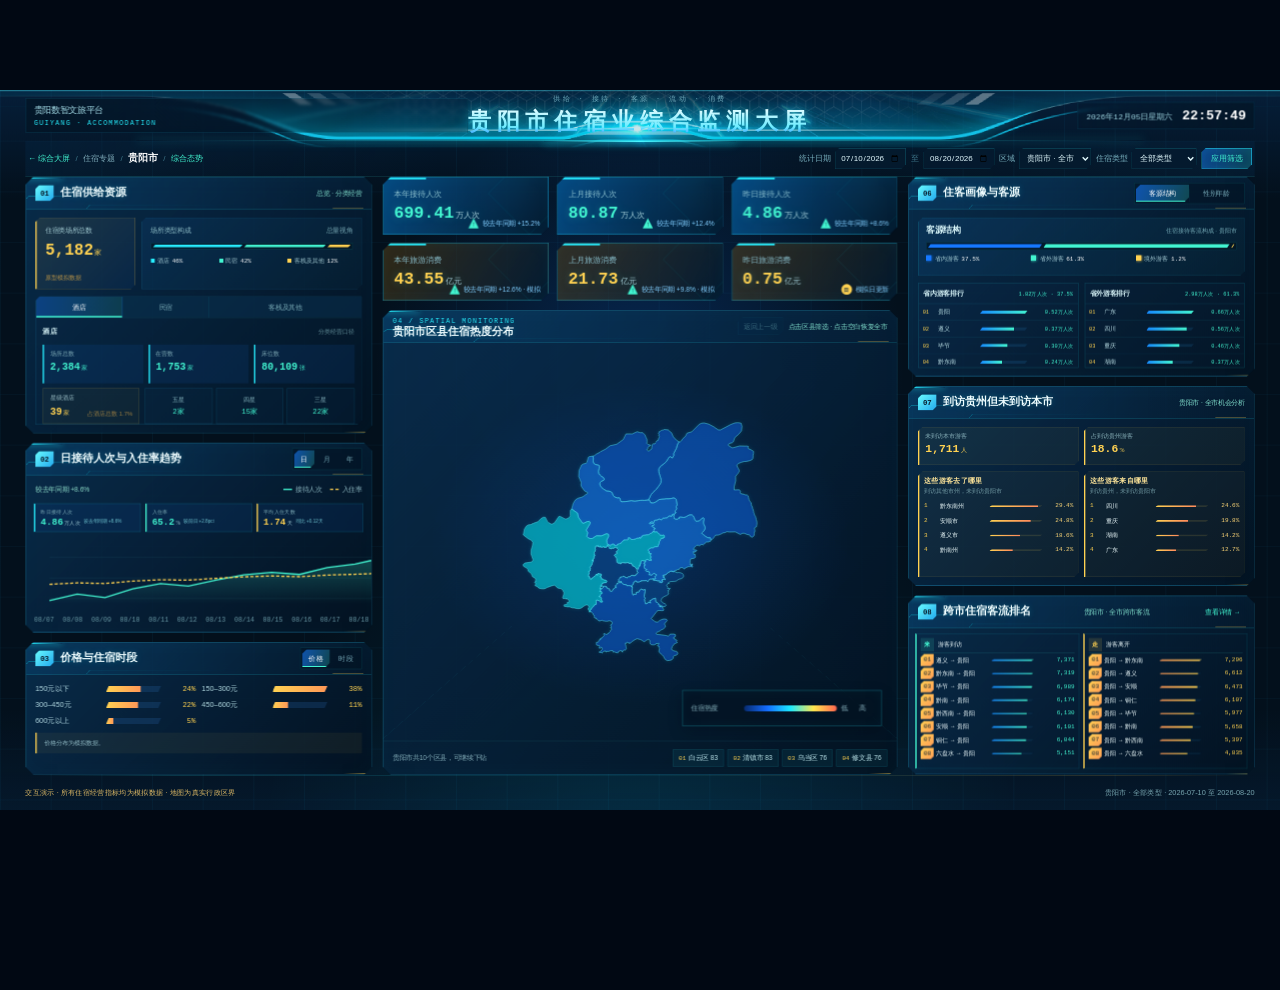
==== accommodation/index.html @ 0e0f396b "publish Guiyang tourism screen prototype" ====
<!doctype html>
<html lang="zh-CN">
<head>
  <meta charset="UTF-8">
  <meta name="viewport" content="width=device-width, initial-scale=1.0">
  <title>贵阳市住宿业综合监测大屏 · 住宿专题</title>
  <link rel="stylesheet" href="styles.css">
  <link rel="stylesheet" href="readability.css">
  <link rel="stylesheet" href="gt-design.css">
</head>
<body>
  <main class="screen" id="screen">
    <header class="topbar">
      <div class="system-mark"><span>贵阳数智文旅平台</span><em>GUIYANG · ACCOMMODATION</em></div>
      <div class="title"><small>供给 · 接待 · 客源 · 流动 · 消费</small><h1>贵阳市住宿业综合监测大屏</h1></div>
      <div class="clock"><span id="date"></span><strong id="time"></strong></div>
    </header>

    <section class="commandbar">
      <nav><a href="../index.html#overview" style="color:#42f5d1;text-decoration:none">← 综合大屏</a><i>/</i><span>住宿专题</span><i>/</i><strong id="currentRegionLabel">全省</strong><i>/</i><b>综合态势</b></nav>
      <form id="filterForm">
        <label><span>统计日期</span><input id="startDate" type="date" value="2026-07-10" max="2026-08-20"></label>
        <i>至</i>
        <label><input id="endDate" type="date" value="2026-08-20" max="2026-08-20"></label>
        <label><span>区域</span><select id="regionFilter"><option value="贵阳市">贵阳市 · 全市</option><option value="南明区">南明区</option><option value="云岩区">云岩区</option><option value="花溪区">花溪区</option><option value="乌当区">乌当区</option><option value="白云区">白云区</option><option value="观山湖区">观山湖区</option><option value="清镇市">清镇市</option><option value="修文县">修文县</option><option value="息烽县">息烽县</option><option value="开阳县">开阳县</option></select></label>
        <label><span>住宿类型</span><select id="typeFilter"><option value="全部类型">全部类型</option><option value="酒店">酒店</option><option value="民宿">民宿</option><option value="客栈及其他">客栈及其他</option></select></label>
        <button type="submit">应用筛选</button>
      </form>
    </section>

    <section class="layout">
      <aside class="left-stack">
        <article class="panel supply-panel">
          <header><span>01</span><h2>住宿供给资源</h2><small>总览 · 分类经营</small></header>
          <div class="panel-body" id="supplyContent"></div>
        </article>

        <article class="panel trend-panel">
          <header><span>02</span><h2 id="trendTitle">日接待人次趋势</h2><div class="tabs" data-tab-group="period"><button class="active" data-tab="day">日</button><button data-tab="month">月</button><button data-tab="year">年</button></div></header>
          <div class="trend-head"><span id="trendCompare"></span><div class="trend-legend"><span class="reception">接待人次</span><span class="occupancy">入住率</span></div></div>
          <div class="trend-metrics" id="trendMetrics"></div>
          <div class="trend-scroll" id="trendScroll"><div class="trend-canvas" id="trendCanvas"><svg id="trendChart" viewBox="0 0 520 122" role="img" aria-label="接待人次与入住率趋势"></svg><div class="trend-axis" id="trendAxis"></div></div></div>
        </article>

        <article class="panel structure-panel">
          <header><span>03</span><h2>价格与住宿时段</h2><div class="tabs" data-tab-group="operation"><button class="active" data-tab="price">价格</button><button data-tab="preference">时段</button></div></header>
          <div class="panel-body" id="operationContent"></div>
        </article>
      </aside>

      <section class="center-stack">
        <section class="kpis center-kpis" id="kpis"></section>
        <article class="map-panel">
          <header><div><span>04 / SPATIAL MONITORING</span><h2 id="mapTitle">全省住宿热度空间分布</h2></div><div class="map-controls"><button type="button" id="mapBack" disabled>返回上一级</button><small id="mapHint">点击市州下钻 · 点击空白返回</small></div></header>
          <div class="map-stage">
            <svg id="map" viewBox="0 0 820 430" role="img" aria-label="贵州住宿热度地图"><g id="geoRegions"></g><g id="mapLabels"></g></svg>
            <div class="heat-legend"><span>住宿热度</span><i></i><em>低</em><em>高</em></div>
          </div>
          <footer><span id="mapInsight">黔东南、贵阳、安顺住宿热度较高</span><div id="mapRanking"></div></footer>
        </article>
      </section>

      <aside class="right-stack">
        <article class="panel guest-panel">
          <header class="guest-header"><span>06</span><h2>住客画像与客源</h2><div class="guest-tab-groups"><div class="tabs guest-tabs" data-tab-group="guestView"><button class="active" data-tab="source">客源结构</button><button data-tab="demographic">性别年龄</button></div></div></header>
          <div class="panel-body" id="guestContent"></div>
        </article>

        <article class="panel opportunity-panel">
          <header><span>07</span><h2 id="opportunityTitle">各市州平均住宿时长</h2><small id="opportunityScope">全省住宿游客</small></header>
          <div class="panel-body" id="opportunityContent"></div>
        </article>

        <article class="panel route-panel">
          <header><span>08</span><h2 id="routeTitle">热门跨市住宿路径</h2><small id="routeScope">全省跨市住宿客流 TOP 9</small><button type="button" id="routeDetail">查看详情 →</button></header>
          <div id="routes"></div>
        </article>
      </aside>
    </section>

    <footer class="screen-footer"><span>交互演示 · 所有住宿经营指标均为模拟数据 · 地图为真实行政区界</span><span id="scopeSummary">全省 · 全部类型 · 2026-07-10 至 2026-08-20</span></footer>
  </main>

  <dialog id="routeDialog">
    <section class="detail-dialog"><button id="closeRouteDialog" class="close" type="button">×</button><span class="eyebrow">VISITOR ROUTE DETAIL</span><h2 id="routeDialogTitle">游客住宿路径详情</h2><p id="routeDialogScope"></p><div id="routeDialogBody"></div></section>
  </dialog>

  <script src="geography.js"></script>
</body>
</html>
---- accommodation/styles.css ----
:root{--bg:#04101d;--panel:rgba(7,33,57,.84);--line:rgba(50,204,255,.27);--line2:rgba(71,235,220,.15);--ink:#effdff;--muted:#82b3c1;--cyan:#28efff;--aqua:#42f5d1;--blue:#1678ff;--gold:#ffd252;--orange:#ff8a5c;--red:#ff6670}
.county-region{stroke-linejoin:round;vector-effect:non-scaling-stroke}
*{box-sizing:border-box}html,body{width:100%;height:100%;margin:0;overflow:hidden;background:#010813;color:var(--ink);font-family:"Microsoft YaHei UI","Noto Sans SC",sans-serif}button,input,select{font:inherit;color:inherit}button{cursor:pointer}.screen{position:absolute;left:50%;top:50%;width:1920px;height:1080px;transform:translate(-50%,-50%) scale(var(--screen-scale,1));transform-origin:center;padding:0 38px;overflow:hidden;background:radial-gradient(circle at 51% 40%,rgba(18,105,255,.20),transparent 36%),linear-gradient(90deg,rgba(32,198,255,.045) 1px,transparent 1px),linear-gradient(rgba(32,198,255,.035) 1px,transparent 1px),#04101d;background-size:auto,76px 76px,76px 76px}.screen:before{content:"";position:absolute;inset:0;pointer-events:none;border-top:2px solid rgba(77,231,255,.42);background:linear-gradient(180deg,rgba(17,93,185,.18),transparent 15%,transparent 86%,rgba(12,71,130,.15))}
.topbar{position:relative;z-index:2;height:72px;display:grid;grid-template-columns:1fr auto 1fr;align-items:center;border-bottom:1px solid var(--line)}.system-mark{display:grid;gap:4px;color:#a5dce7;font-size:11px}.system-mark em{font:9px "Consolas",monospace;font-style:normal;letter-spacing:2px;color:var(--cyan)}.title{text-align:center}.title small{display:block;margin-bottom:3px;color:#6da8b9;font:9px "Consolas",monospace;letter-spacing:4px}.title h1{margin:0;font:800 31px "Noto Serif SC",serif;letter-spacing:7px;background:linear-gradient(#fff,#72ecff 68%,#3988ff);-webkit-background-clip:text;color:transparent;text-shadow:0 0 25px rgba(40,239,255,.24)}.clock{justify-self:end;display:flex;gap:14px;align-items:baseline;color:#9fd5e0;font:11px "Consolas",monospace}.clock strong{font-size:17px;color:#fff}
.commandbar{position:relative;z-index:3;height:54px;display:flex;align-items:center;justify-content:space-between;border-bottom:1px solid var(--line2)}.commandbar nav{display:flex;gap:8px;align-items:center;color:#7fabb9;font-size:11px}.commandbar nav strong{color:#fff;font-size:14px}.commandbar nav b{color:var(--aqua);font-weight:500}.commandbar nav i,.commandbar form>i{font-style:normal;color:#3f778a}.commandbar form{display:flex;align-items:center;gap:7px;font-size:10px}.commandbar label{display:flex;align-items:center;gap:5px}.commandbar label span{color:#78afbd}.commandbar input,.commandbar select{height:28px;padding:0 8px;border:1px solid rgba(40,239,255,.23);background:rgba(5,27,47,.9);color:#e3fbff}.commandbar button{height:28px;padding:0 13px;border:1px solid var(--cyan);background:linear-gradient(90deg,rgba(22,120,255,.25),rgba(40,239,255,.12));color:var(--aqua)}
.kpis{position:relative;z-index:2;height:106px;display:grid;grid-template-columns:repeat(8,1fr);gap:9px;padding:11px 0}.kpi{position:relative;min-width:0;padding:12px 13px;background:linear-gradient(135deg,rgba(15,70,119,.7),rgba(5,25,44,.86));border:1px solid var(--line);box-shadow:inset 0 0 20px rgba(40,239,255,.04)}.kpi:before{content:"";position:absolute;left:0;top:0;width:42px;border-top:2px solid var(--cyan)}.kpi span{display:block;color:#8bc0cd;font-size:10px;white-space:nowrap;overflow:hidden;text-overflow:ellipsis}.kpi strong{display:block;margin-top:6px;color:var(--aqua);font:600 23px "Consolas",monospace}.kpi strong em{margin-left:3px;color:#a8d2db;font:10px "Microsoft YaHei UI"}.kpi small{position:absolute;right:10px;bottom:8px;color:#82cfff;font-size:8px}.kpi.source small{color:var(--gold)}
.layout{position:relative;z-index:2;height:795px;display:grid;grid-template-columns:500px 1fr 535px;gap:14px}.left-stack,.center-stack,.right-stack{display:grid;gap:12px;min-width:0}.left-stack{grid-template-rows:320px 235px 1fr}.center-stack{grid-template-rows:555px 1fr}.right-stack{grid-template-rows:318px 222px 1fr}.panel,.map-panel{min-width:0;overflow:hidden;border:1px solid var(--line);background:linear-gradient(135deg,rgba(8,41,70,.78),rgba(4,20,37,.9));box-shadow:0 0 25px rgba(8,132,255,.09),inset 0 0 24px rgba(40,239,255,.035)}.panel>header,.map-panel>header{height:42px;display:flex;align-items:center;gap:9px;padding:0 12px;border-bottom:1px solid var(--line2)}.panel>header>span{color:var(--cyan);font:10px "Consolas",monospace}.panel h2,.map-panel h2{margin:0;font:700 14px "Noto Serif SC",serif;letter-spacing:1px}.panel header small,.map-panel header small{margin-left:auto;color:#7fdcca;font-size:9px}.panel header>button{margin-left:auto;border:0;background:transparent;color:var(--aqua);font-size:9px}.panel-body{height:calc(100% - 42px);min-height:0;padding:10px 12px}.tabs{margin-left:auto;display:flex;gap:3px}.tabs button{height:23px;padding:0 8px;border:1px solid rgba(40,239,255,.14);background:rgba(9,48,80,.45);color:#75a8b6;font-size:9px}.tabs button.active{border-color:rgba(66,245,209,.58);background:rgba(66,245,209,.12);color:#fff}
.supply-overview{display:grid;grid-template-columns:1fr 1fr;gap:8px}.supply-big{height:78px;padding:12px 14px;background:linear-gradient(120deg,rgba(22,120,255,.58),rgba(40,239,255,.10));border-left:2px solid var(--cyan)}.supply-big span{display:block;color:#a0d4df;font-size:10px}.supply-big strong{display:block;margin-top:6px;color:var(--aqua);font:700 24px "Consolas",monospace}.supply-big em{margin-left:3px;font:10px "Microsoft YaHei UI"}.supply-bars{grid-column:1/3;display:grid;gap:8px;margin-top:2px}.metric-bar{display:grid;grid-template-columns:75px 1fr 62px;gap:8px;align-items:center;font-size:10px;color:#c6e8ee}.metric-bar i{height:7px;position:relative;background:rgba(55,139,230,.17)}.metric-bar i:before{content:"";position:absolute;inset:0 auto 0 0;width:var(--w);background:linear-gradient(90deg,#1689ff,var(--aqua))}.metric-bar b{text-align:right;color:#8defff;font:9px "Consolas",monospace}.type-share{display:grid;gap:11px;padding-top:5px}.type-share .metric-bar{grid-template-columns:90px 1fr 52px}.grade-grid{height:100%;display:grid;grid-template-columns:1fr 1fr;gap:9px}.grade-card{border:1px solid rgba(57,196,255,.22);padding:10px}.grade-card h3{margin:0 0 7px;color:var(--cyan);font-size:11px}.grade-card p{height:31px;margin:0;display:flex;justify-content:space-between;align-items:center;border-top:1px solid rgba(55,183,226,.11);font-size:10px}.grade-card b{color:var(--aqua)}.donut-layout{height:100%;display:grid;grid-template-columns:150px 1fr;gap:8px;align-items:center}.donut{width:132px;height:132px;margin:auto;border-radius:50%;position:relative;background:conic-gradient(var(--segments));filter:drop-shadow(0 0 10px rgba(40,239,255,.18))}.donut:after{content:"";position:absolute;inset:25px;border-radius:50%;background:#061d31;box-shadow:0 0 0 3px rgba(5,21,37,.9)}.donut-center{position:absolute;inset:25px;z-index:1;display:grid;place-content:center;text-align:center}.donut-center strong{color:#fff;font:700 22px "Consolas",monospace}.donut-center span{color:#80b3c0;font-size:8px}.donut-legend{display:grid;grid-template-columns:repeat(2,1fr);gap:8px}.donut-legend div{min-width:0;display:grid;grid-template-columns:7px 1fr;gap:5px}.donut-legend i{width:7px;height:7px;margin-top:3px;background:var(--c);box-shadow:0 0 5px var(--c)}.donut-legend b,.donut-legend small{display:block;white-space:nowrap;overflow:hidden;text-overflow:ellipsis}.donut-legend b{color:#dceff3;font-size:9px}.donut-legend small{margin-top:2px;color:#729ba7;font:8px "Consolas",monospace}
.supply-combined{height:100%;display:grid;grid-template-rows:82px 1fr;gap:8px}.supply-overall{display:grid;grid-template-columns:132px 1fr;gap:7px}.supply-total{position:relative;min-width:0;padding:10px 11px;border:1px solid rgba(255,210,82,.25);border-left:2px solid var(--gold);background:linear-gradient(135deg,rgba(255,210,82,.09),rgba(22,120,255,.06))}.supply-total span,.supply-total small{display:block;white-space:nowrap}.supply-total span{color:#a5cdd5;font-size:8px}.supply-total strong{display:block;margin-top:7px;color:var(--gold);font:700 19px "Consolas",monospace}.supply-total em{margin-left:2px;font:8px "Microsoft YaHei UI"}.supply-total small{position:absolute;left:11px;bottom:7px;color:#bd9548;font-size:6px}.supply-share{min-width:0;padding:8px 10px;border:1px solid rgba(45,187,235,.18);background:linear-gradient(135deg,rgba(20,112,190,.13),rgba(40,239,255,.025))}.supply-share-head{display:flex;justify-content:space-between;color:#8dbbc6;font-size:8px}.supply-share-head b{color:#6f9eaa;font-weight:400}.supply-segments{height:8px;display:flex;gap:2px;margin:8px 0}.supply-segments i{width:var(--w);background:var(--c);box-shadow:0 0 7px var(--c)}.supply-share-legend{display:grid;grid-template-columns:repeat(3,1fr);gap:5px}.supply-share-legend span{min-width:0;color:#9ec5cd;font-size:7px;white-space:nowrap;overflow:hidden;text-overflow:ellipsis}.supply-share-legend span>i{display:inline-block;width:6px;height:6px;margin-right:4px;background:var(--c)}.supply-share-legend b{margin-left:4px;color:#fff;font:7px "Consolas",monospace}.supply-detail{min-height:0;border:1px solid rgba(45,187,235,.18);background:rgba(17,77,120,.045)}.supply-tabs{height:25px;display:grid;grid-template-columns:.8fr .8fr 1.4fr;border-bottom:1px solid var(--line2)}.supply-tabs button{min-width:0;border:0;border-right:1px solid rgba(40,239,255,.10);background:rgba(11,51,82,.45);color:#78aab6;font-size:8px;white-space:nowrap;overflow:hidden;text-overflow:ellipsis}.supply-tabs button:last-child{border-right:0}.supply-tabs button.active{color:#fff;background:linear-gradient(90deg,rgba(22,120,255,.34),rgba(66,245,209,.12));box-shadow:inset 0 -2px var(--aqua)}.supply-detail-body{height:calc(100% - 25px);display:grid;grid-template-rows:20px 43px 1fr;gap:5px;padding:6px 8px}.supply-detail-head{display:flex;align-items:center;justify-content:space-between}.supply-detail-head strong{color:#dffcff;font-size:9px}.supply-detail-head span{color:#638f9a;font-size:7px}.supply-detail-metrics{display:grid;grid-template-columns:repeat(3,1fr);gap:6px}.supply-detail-metrics article{min-width:0;padding:6px 7px;border-left:2px solid var(--cyan);background:rgba(22,120,255,.09)}.supply-detail-metrics span{display:block;color:#7eaab5;font-size:7px}.supply-detail-metrics strong{display:block;margin-top:4px;color:var(--aqua);font:700 12px "Consolas",monospace;white-space:nowrap}.supply-detail-metrics em{margin-left:2px;font:7px "Microsoft YaHei UI"}.supply-grade-detail{min-height:0;display:grid;grid-template-columns:130px 1fr;gap:6px}.supply-grade-total{position:relative;padding:6px 8px;border:1px solid rgba(255,210,82,.17);background:rgba(255,210,82,.035)}.supply-grade-total span{display:block;color:#9cbfc7;font-size:7px}.supply-grade-total strong{display:block;margin-top:4px;color:var(--gold);font:700 12px "Consolas",monospace}.supply-grade-total em{margin-left:2px;font:7px "Microsoft YaHei UI"}.supply-grade-total small{position:absolute;right:7px;bottom:6px;color:#977c43;font-size:6px}.supply-grade-list{display:grid;grid-template-columns:repeat(3,1fr);gap:5px}.supply-grade-list span{min-width:0;display:grid;place-content:center;text-align:center;border:1px solid rgba(45,187,235,.14);background:rgba(40,150,220,.035)}.supply-grade-list i{color:#87b6c0;font-size:7px;font-style:normal}.supply-grade-list b{margin-top:3px;color:var(--aqua);font:8px "Consolas",monospace}.supply-other-note{display:flex;align-items:center;gap:8px;padding:0 9px;border-left:2px solid var(--gold);background:rgba(255,210,82,.04);font-size:7px}.supply-other-note strong{color:#ffe395}.supply-other-note span{padding-left:8px;border-left:1px solid rgba(255,210,82,.16);color:#8fb9c3}
.trend-head{height:40px;display:flex;align-items:center;justify-content:space-between;gap:12px;padding:0 14px}.trend-head>div:first-child{display:flex;align-items:baseline;gap:10px}.trend-head strong{color:var(--aqua);font:700 22px "Consolas",monospace}.trend-head>div:first-child span{color:#8edeca;font-size:8px}.trend-legend{display:flex;gap:12px;color:#8db7c1;font-size:8px}.trend-legend span:before{content:"";display:inline-block;width:13px;height:2px;margin-right:5px;vertical-align:middle;background:var(--aqua)}.trend-legend .occupancy:before{height:0;border-top:2px dashed var(--gold);background:none}.trend-legend b{margin-left:3px;color:var(--gold);font:8px "Consolas",monospace}.trend-scroll{height:145px;overflow-x:auto;overflow-y:hidden;padding:0 10px;scrollbar-width:thin;scrollbar-color:rgba(40,239,255,.45) rgba(40,239,255,.05)}.trend-canvas{height:142px;min-width:100%}#trendChart{width:100%;height:118px}.trend-axis{height:20px;display:flex;justify-content:space-between;color:#6695a2;font:8px "Consolas",monospace}.trend-scroll.is-wide .trend-canvas{width:860px}
.operation-kpis{display:grid;grid-template-columns:repeat(2,1fr);gap:8px}.operation-kpis article{height:62px;padding:10px;border:1px solid rgba(53,185,230,.18);background:rgba(28,117,180,.07)}.operation-kpis span{display:block;color:#8cbcc8;font-size:9px}.operation-kpis strong{display:block;margin-top:5px;color:var(--gold);font:700 19px "Consolas",monospace}.operation-kpis em{margin-left:2px;font:9px "Microsoft YaHei UI"}.price-list,.preference-list{display:grid;gap:7px}.price-row{display:grid;grid-template-columns:82px 1fr 38px;gap:8px;align-items:center;color:#b1d9e1;font-size:9px}.price-row i{height:7px;position:relative;background:rgba(55,139,230,.16)}.price-row i:before{content:"";position:absolute;inset:0 auto 0 0;width:var(--w);background:linear-gradient(90deg,var(--gold),#ff9857)}.price-row strong{text-align:right;color:var(--gold);font:9px "Consolas",monospace}.pref-row{display:grid;grid-template-columns:64px 1fr;gap:8px;align-items:center;color:#b7dce3;font-size:9px}.pref-stack{height:18px;display:flex}.pref-stack i{width:var(--w);background:var(--c)}.pref-legend{display:flex;flex-wrap:wrap;gap:7px;margin-top:7px;color:#75a4b0;font-size:8px}.pref-legend i{display:inline-block;width:7px;height:5px;margin-right:3px;background:var(--c)}
.map-panel>header{justify-content:space-between}.map-panel header span{color:var(--cyan);font:9px "Consolas",monospace;letter-spacing:2px}.map-stage{position:relative;height:470px;overflow:hidden;background:radial-gradient(ellipse at center,rgba(20,108,255,.17),transparent 58%)}#map{width:100%;height:100%}.city-region{fill:var(--city-color);fill-opacity:.58;stroke:#2df8ff;stroke-opacity:.7;stroke-width:1;cursor:pointer;transition:.18s}.city-region:hover,.city-region.is-selected{fill-opacity:.96;stroke:#fff078;stroke-width:2}.city-region.is-muted{fill-opacity:.16;stroke-opacity:.24}.city-label{fill:#e6ffff;font:9px "Microsoft YaHei UI";text-anchor:middle;paint-order:stroke;stroke:#062238;stroke-width:3px;pointer-events:none}.map-summary{position:absolute;left:18px;bottom:20px;width:150px;padding:10px 12px;border-left:2px solid var(--aqua);background:rgba(3,20,35,.78)}.map-summary span{display:block;color:#89bbc7;font-size:9px}.map-summary strong{color:var(--aqua);font:700 22px "Consolas",monospace}.map-summary em{margin-left:3px;color:#a9d3dc;font-size:9px}.heat-legend{position:absolute;right:22px;bottom:22px;width:270px;height:48px;padding:9px 12px;display:grid;grid-template-columns:62px 1fr 18px 18px;gap:7px;align-items:center;border:1px solid var(--line);background:rgba(3,20,35,.72);font-size:8px;color:#8fbac5}.heat-legend i{height:9px;border-radius:8px;background:linear-gradient(90deg,#082c70,#146dff,#1deaff,#ffe74f,#ff664f)}.heat-legend em{font-style:normal}.map-panel footer{height:43px;display:flex;justify-content:space-between;align-items:center;padding:0 12px;border-top:1px solid var(--line2);color:#80abb6;font-size:9px}#mapRanking{display:flex;gap:5px}.rank-chip{padding:4px 7px;background:rgba(40,239,255,.06);border:1px solid rgba(40,239,255,.12);color:#bfe8ee}.rank-chip b{margin-right:4px;color:var(--gold);font:8px "Consolas",monospace}
.route-panel #routes{height:184px;padding:7px 10px}.province-routes{display:grid;grid-template-columns:repeat(3,1fr);grid-template-rows:repeat(3,1fr);gap:6px}.province-route{min-width:0;display:grid;grid-template-columns:20px 1fr auto;gap:5px;align-items:center;padding:5px 7px;border-left:2px solid var(--cyan);background:rgba(40,165,255,.06)}.province-route>b{color:#6ba7b5;font:8px "Consolas",monospace}.province-route span{min-width:0;color:#e7fbff;font-size:9px;white-space:nowrap;overflow:hidden;text-overflow:ellipsis}.province-route i{margin:0 4px;color:var(--cyan);font-style:normal}.province-route small{display:block;margin-top:2px;color:#6f98a3;font-size:7px}.province-route strong{color:var(--aqua);font:9px "Consolas",monospace}.province-route em{margin-left:2px;color:#769da7;font:7px "Microsoft YaHei UI"}.city-routes{display:grid;grid-template-columns:1fr 1fr;gap:8px}.route-direction{min-width:0;padding:5px 8px;border:1px solid rgba(40,239,255,.13);border-left:2px solid var(--aqua)}.route-direction.outgoing{border-left-color:var(--gold)}.route-direction-title{height:25px;display:flex;align-items:center;gap:6px;border-bottom:1px solid var(--line2);font-size:9px}.route-direction-title b{display:grid;place-items:center;width:20px;height:20px;color:var(--aqua);background:rgba(66,245,209,.12)}.outgoing .route-direction-title b{color:var(--gold);background:rgba(255,210,82,.12)}.route-direction-title em{margin-left:auto;color:#709ba6;font-size:8px;font-style:normal}.route-rank{height:18px;display:grid;grid-template-columns:16px 90px 1fr 58px;gap:5px;align-items:center;font-size:8px}.route-rank>b{color:#648f9a;font:8px "Consolas",monospace}.route-rank span{white-space:nowrap;overflow:hidden;text-overflow:ellipsis}.route-rank i{height:3px;position:relative;background:rgba(50,140,200,.14)}.route-rank i:before{content:"";position:absolute;inset:0 auto 0 0;width:var(--w);background:linear-gradient(90deg,#1689ff,var(--aqua))}.outgoing .route-rank i:before{background:linear-gradient(90deg,#ff9755,var(--gold))}.route-rank strong{text-align:right;color:var(--aqua);font:8px "Consolas",monospace}.outgoing .route-rank strong{color:var(--gold)}
.guest-layout{height:100%;display:grid;grid-template-columns:150px 1fr;gap:10px;align-items:center}.profile-donut{width:130px;height:130px;margin:auto;border-radius:50%;position:relative;background:conic-gradient(var(--segments))}.profile-donut:after{content:"";position:absolute;inset:27px;border-radius:50%;background:#062036}.profile-donut-center{position:absolute;inset:27px;z-index:1;display:grid;place-content:center;text-align:center}.profile-donut-center strong{color:#fff;font:700 20px "Consolas",monospace}.profile-donut-center span{color:#8ebcc7;font-size:8px}.profile-legend{display:grid;gap:8px}.profile-row{display:grid;grid-template-columns:8px 1fr auto;gap:6px;align-items:center}.profile-row i{width:8px;height:8px;background:var(--c);box-shadow:0 0 5px var(--c)}.profile-row span{color:#bfdee4;font-size:9px}.profile-row strong{color:#fff;font:9px "Consolas",monospace}.source-ranking{display:grid;gap:7px}.source-ranking .metric-bar{grid-template-columns:54px 1fr 38px}.demographic-layout{height:100%;display:grid;grid-template-columns:155px 1fr;gap:9px;align-items:center}.demographic-chart{width:142px;height:142px;margin:auto;position:relative}.age-ring{position:absolute;inset:0;border-radius:50%;background:conic-gradient(var(--age));filter:drop-shadow(0 0 9px rgba(40,239,255,.18))}.age-ring:after{content:"";position:absolute;inset:21px;border-radius:50%;background:#061d31;box-shadow:0 0 0 3px #061d31}.gender-pie{position:absolute;inset:29px;border-radius:50%;background:conic-gradient(var(--gender));z-index:1}.gender-pie span{position:absolute;top:50%;transform:translateY(-50%);font-size:8px;font-weight:700;color:#062134}.gender-pie span:first-child{right:6px}.gender-pie span:last-child{left:6px}.demographic-legend{display:grid;gap:5px}.demographic-legend div{display:grid;grid-template-columns:7px 1fr auto;gap:5px;align-items:center;font-size:8px}.demographic-legend i{width:7px;height:6px;background:var(--c)}.demographic-legend span{color:#a9d1d9}.demographic-legend b{color:#fff;font:8px "Consolas",monospace}
.consumption-grid{display:grid;grid-template-columns:1fr 1fr;gap:8px}.consumption-card{height:68px;padding:11px;border:1px solid rgba(255,210,82,.24);background:linear-gradient(135deg,rgba(255,210,82,.08),rgba(22,120,255,.05))}.consumption-card span{display:block;color:#9bc5ce;font-size:9px}.consumption-card strong{display:block;margin:6px 0 3px;color:var(--gold);font:700 20px "Consolas",monospace}.consumption-card em{margin-left:2px;font:8px "Microsoft YaHei UI"}.consumption-card small{color:#c99f48;font-size:7px}.consumption-note{grid-column:1/3;margin:1px 0 0;padding:7px 9px;border-left:2px solid var(--gold);background:rgba(255,210,82,.05);color:#91bbc5;font-size:8px}.rank-list{display:grid;gap:6px}.rank-row{height:21px;display:grid;grid-template-columns:20px 60px 1fr 48px;gap:6px;align-items:center;font-size:8px}.rank-row b{color:var(--gold);font:8px "Consolas",monospace}.rank-row i{height:4px;position:relative;background:rgba(45,129,190,.15)}.rank-row i:before{content:"";position:absolute;inset:0 auto 0 0;width:var(--w);background:linear-gradient(90deg,#177cff,var(--aqua))}.rank-row em{text-align:right;color:#9fefff;font:8px "Consolas",monospace;font-style:normal}
.market-resource{height:100%;display:grid;grid-template-columns:145px 1fr;gap:9px;align-items:center}.market-resource-donut{width:125px;height:125px;margin:auto;border-radius:50%;position:relative;background:conic-gradient(var(--segments));filter:drop-shadow(0 0 8px rgba(40,239,255,.16))}.market-resource-donut:after{content:"";position:absolute;inset:24px;border-radius:50%;background:#061d31}.market-resource-donut>div{position:absolute;inset:24px;z-index:1;display:grid;place-content:center;text-align:center}.market-resource-donut strong{color:#fff;font:700 15px "Consolas",monospace}.market-resource-donut span{color:#7fabb5;font-size:7px}.market-resource-list{display:grid;grid-template-columns:1fr 1fr;gap:6px 9px}.market-resource-list div{display:grid;grid-template-columns:7px 1fr auto;gap:5px;align-items:center;font-size:7px}.market-resource-list i{width:7px;height:6px;background:var(--c);box-shadow:0 0 4px var(--c)}.market-resource-list span{color:#a7cbd3;white-space:nowrap}.market-resource-list b{color:#fff;font:7px "Consolas",monospace}
.opportunity-empty{height:100%;display:grid;place-content:center;text-align:center;border:1px dashed rgba(66,245,209,.25);background:rgba(40,239,255,.03)}.opportunity-empty strong{color:var(--gold);font-size:13px}.opportunity-empty p{max-width:320px;margin:6px 0 10px;color:#81aeb8;font-size:9px}.city-picks{display:grid;grid-template-columns:repeat(5,1fr);gap:5px}.city-picks button{height:25px;padding:0;border:1px solid rgba(40,239,255,.18);background:rgba(13,62,96,.35);color:#add4dc;font-size:8px}.gap-grid{height:100%;display:grid;grid-template-columns:1fr 1fr;gap:8px}.gap-section{padding:7px 8px;border:1px solid rgba(255,210,82,.20);border-left:2px solid var(--gold);background:rgba(255,210,82,.035)}.gap-section h3{margin:0;color:#ffe69a;font-size:10px}.gap-section p{margin:2px 0 5px;color:#7199a3;font-size:7px}.gap-row{height:20px;display:grid;grid-template-columns:15px 55px 1fr 34px;gap:5px;align-items:center;font-size:8px}.gap-row b{color:var(--gold);font:8px "Consolas",monospace}.gap-row i{height:3px;position:relative;background:rgba(255,210,82,.12)}.gap-row i:before{content:"";position:absolute;inset:0 auto 0 0;width:var(--w);background:linear-gradient(90deg,var(--gold),var(--orange))}.gap-row strong{text-align:right;color:#ffd878;font:8px "Consolas",monospace}
.screen-footer{position:relative;z-index:2;height:53px;display:flex;justify-content:space-between;align-items:center;border-top:1px solid var(--line2);color:#77a5af;font-size:9px}.screen-footer span:first-child{color:#dfba65}dialog{padding:0;border:0;background:transparent;color:var(--ink)}dialog::backdrop{background:rgba(0,7,14,.82);backdrop-filter:blur(5px)}.detail-dialog{position:relative;width:1120px;max-height:86vh;overflow:auto;padding:27px 31px;background:linear-gradient(135deg,#07243c,#041521);border:1px solid var(--cyan);box-shadow:0 30px 90px rgba(0,0,0,.6)}.close{position:absolute;right:14px;top:8px;border:0;background:transparent;color:#9dddea;font-size:29px}.eyebrow{color:var(--cyan);letter-spacing:3px;font:9px "Consolas",monospace}.detail-dialog h2{margin:8px 0;font:700 23px "Noto Serif SC",serif}.detail-dialog>p{color:#91bdc6;font-size:10px}.route-city-list{display:grid;grid-template-columns:repeat(3,1fr);gap:7px}.route-city-list button{display:grid;grid-template-columns:24px 1fr auto;grid-template-rows:auto auto;gap:4px 7px;text-align:left;padding:10px;border:1px solid var(--line);background:rgba(42,162,237,.07)}.route-city-list b{color:var(--gold);font:9px "Consolas",monospace}.route-city-list small{grid-column:2/4;color:#719aa5;font-size:8px}.route-detail-grid{display:grid;grid-template-columns:1fr 1fr;gap:10px}.route-detail-grid h3{color:#dffcff;font-size:11px}.flow-row{height:44px;display:grid;grid-template-columns:22px 1fr 31px 1fr 70px;grid-template-rows:auto auto;gap:3px 6px;align-items:center;padding:6px 8px;border:1px solid var(--line2);background:rgba(40,239,255,.04)}.flow-row b{color:var(--gold);font:8px "Consolas",monospace}.flow-row .node{padding:4px 6px;text-align:center;border:1px solid var(--line2);white-space:nowrap;overflow:hidden;text-overflow:ellipsis;font-size:9px}.flow-row .focus{color:var(--gold);border-color:rgba(255,210,82,.45)}.flow-row i{height:1px;position:relative;background:linear-gradient(90deg,var(--cyan),var(--gold));color:transparent}.flow-row i:after{content:"";position:absolute;right:0;top:-3px;border-left:6px solid var(--gold);border-top:3px solid transparent;border-bottom:3px solid transparent}.flow-row em{text-align:right;color:var(--aqua);font:8px "Consolas",monospace;font-style:normal}.flow-row small{grid-column:2/6;color:#6f98a3;font-size:7px}.route-back{height:27px;padding:0 11px;border:1px solid var(--line);background:rgba(40,239,255,.06);color:var(--aqua);font-size:9px}
.map-controls{margin-left:auto;display:flex;align-items:center;gap:8px}.map-controls button{height:22px;padding:0 8px;border:1px solid rgba(40,239,255,.2);background:rgba(9,48,80,.5);color:#8edce0;font-size:8px}.map-controls button:disabled{opacity:.35;cursor:default}.map-controls small{margin-left:0!important}.city-outline{fill:rgba(16,88,144,.16);stroke:#39e8f5;stroke-width:2;stroke-opacity:.8}.county-region{fill:var(--city-color);fill-opacity:.5;stroke:#50d9e7;stroke-width:1;stroke-opacity:.75;cursor:pointer;transition:.18s}.county-region:hover,.county-region.is-selected{fill-opacity:.95;stroke:#fff078;stroke-width:2}.county-label{fill:#e6ffff;font:8px "Microsoft YaHei UI";text-anchor:middle;paint-order:stroke;stroke:#062238;stroke-width:3px;pointer-events:none}.guest-header{gap:7px}.guest-tab-groups{margin-left:auto;display:flex;align-items:center;gap:7px}.guest-tab-groups .tabs{margin-left:0;gap:2px}.guest-tab-groups .tabs button{height:22px;padding:0 7px;font-size:8px}.guest-tab-groups .tabs[data-tab-group="guestSource"]{padding-left:6px;border-left:1px solid rgba(40,239,255,.16)}.source-ranking{height:100%;display:grid;grid-template-rows:23px 1fr;gap:6px}.source-ranking-title{display:flex;align-items:center;justify-content:space-between}.source-ranking-title strong{color:#dffcff;font-size:9px}.source-ranking-title span{color:#638f9a;font-size:7px}.source-rank-button{min-width:0;height:24px;display:grid;grid-template-columns:54px 1fr 34px 10px;gap:6px;align-items:center;padding:0 5px;border:0;border-bottom:1px solid rgba(44,171,210,.1);background:transparent;color:#b8dce3;text-align:left;cursor:pointer}.source-rank-button:hover{background:rgba(40,239,255,.08)}.source-rank-button i{height:5px;position:relative;background:rgba(55,139,230,.16)}.source-rank-button i:before{content:"";position:absolute;inset:0 auto 0 0;width:var(--w);background:linear-gradient(90deg,#1689ff,var(--aqua))}.source-rank-button b{color:#a9f4e1;font:8px "Consolas",monospace;text-align:right}.source-rank-button em{color:var(--gold);font-style:normal}.guest-drill-hint{margin-top:5px;color:#638f9a;font-size:7px}.county-profile{height:100%;display:grid;align-content:center;gap:10px}.county-profile-title{display:flex;justify-content:space-between;align-items:center}.county-profile-title strong{color:#e3ffff;font-size:13px}.county-profile-title span{color:#78abb6;font-size:8px}.county-profile-cards{display:grid;grid-template-columns:repeat(3,1fr);gap:6px}.county-profile-cards article{padding:8px;border:1px solid rgba(40,239,255,.16);background:rgba(40,150,220,.05)}.county-profile-cards span{display:block;color:#7caab5;font-size:7px}.county-profile-cards b{display:block;margin-top:5px;color:var(--aqua);font:700 13px "Consolas",monospace}
.source-rank-button{height:21px}
.layout{height:901px;grid-template-columns:500px 1fr 535px;gap:14px}.left-stack{grid-template-rows:350px 260px 1fr}.center-stack{grid-template-rows:112px 1fr}.right-stack{grid-template-rows:320px 285px 1fr}.center-kpis{height:auto;padding:0;grid-template-columns:repeat(3,1fr);gap:10px}.center-kpis .kpi{display:grid;align-content:center;padding:14px 17px;border-color:rgba(40,239,255,.32);background:linear-gradient(135deg,rgba(13,74,130,.82),rgba(5,25,44,.9))}.center-kpis .kpi:before{width:64px;border-top-width:3px}.center-kpis .kpi span{font-size:10px}.center-kpis .kpi strong{margin-top:7px;font-size:27px}.center-kpis .kpi small{right:12px;bottom:10px}.map-panel{height:100%}.map-stage{height:calc(100% - 85px)}.economy-card{position:absolute;top:16px;width:170px;padding:10px 12px;border-left:2px solid var(--gold);background:linear-gradient(135deg,rgba(3,20,35,.9),rgba(44,83,90,.72));box-shadow:0 8px 24px rgba(0,0,0,.25)}.economy-card.annual{left:17px}.economy-card.monthly{right:17px;border-left-color:var(--cyan)}.economy-card span,.economy-card small{display:block}.economy-card span{color:#9cc4cd;font-size:8px}.economy-card strong{display:block;margin:4px 0;color:var(--gold);font:700 19px "Consolas",monospace}.economy-card.monthly strong{color:var(--aqua)}.economy-card em{margin-left:2px;font:8px "Microsoft YaHei UI"}.economy-card small{color:#b99545;font-size:6px}.economy-card.monthly small{color:#70aaa9}.route-panel #routes{height:calc(100% - 42px);padding:7px 9px}.right-stack .province-routes{grid-template-columns:1fr;grid-template-rows:repeat(9,1fr);gap:3px;overflow:hidden}.right-stack .province-route{padding:3px 7px}.right-stack .province-route small{display:none}.right-stack .city-routes{height:100%;grid-template-columns:1fr 1fr;gap:6px}.right-stack .route-direction{padding:4px 6px;overflow:hidden}.right-stack .route-rank{grid-template-columns:14px 70px 1fr 48px;gap:3px;height:17px}.right-stack .route-direction-title em{display:none}.stay-ranking{height:100%;display:grid;grid-template-rows:repeat(9,1fr);gap:3px}.stay-ranking button{min-width:0;display:grid;grid-template-columns:20px 68px 1fr 48px;gap:6px;align-items:center;padding:0 5px;border:0;border-bottom:1px solid rgba(40,239,255,.1);background:transparent;color:#b9dde4;text-align:left}.stay-ranking button:hover{background:rgba(40,239,255,.07)}.stay-ranking button>b{color:var(--gold);font:8px "Consolas",monospace}.stay-ranking button>span{font-size:8px}.stay-ranking button>i{height:4px;position:relative;background:rgba(40,140,205,.14)}.stay-ranking button>i:before{content:"";position:absolute;inset:0 auto 0 0;width:var(--w);background:linear-gradient(90deg,#1678ff,var(--aqua))}.stay-ranking button>strong{text-align:right;color:var(--aqua);font:8px "Consolas",monospace}.gap-summary{height:49px;display:grid;grid-template-columns:1fr 1fr;gap:7px;margin-bottom:7px}.gap-summary article{padding:7px 9px;border:1px solid rgba(255,210,82,.2);border-left:2px solid var(--gold);background:rgba(255,210,82,.04)}.gap-summary span{display:block;color:#8bb4bd;font-size:7px}.gap-summary strong{display:block;margin-top:3px;color:var(--gold);font:700 14px "Consolas",monospace}.gap-summary em{margin-left:2px;font:7px "Microsoft YaHei UI"}.opportunity-panel .gap-grid{height:calc(100% - 56px)}.opportunity-panel .gap-section{padding:5px 7px}.opportunity-panel .gap-row{height:18px}.trend-head{height:34px}.trend-head>span{color:#8edeca;font-size:8px}.trend-scroll{height:174px}.trend-canvas{height:168px}#trendChart{height:142px}.structure-panel .panel-body{padding-top:14px}.screen-footer{height:53px}
---- accommodation/readability.css ----
/* Third-edition readability and proportion calibration */
.topbar {
  height: 76px;
}

.system-mark {
  gap: 5px;
  font-size: 13px;
}

.system-mark em {
  font-size: 10px;
}

.title small {
  margin-bottom: 4px;
  font-size: 10px;
}

.title h1 {
  font-size: 34px;
}

.clock {
  font-size: 12px;
}

.clock strong {
  font-size: 20px;
}

.commandbar {
  height: 54px;
}

.commandbar nav,
.commandbar form {
  font-size: 12px;
}

.commandbar nav strong {
  font-size: 15px;
}

.commandbar input,
.commandbar select,
.commandbar button {
  height: 32px;
}

.layout {
  height: 897px;
  grid-template-columns: 520px minmax(0, 1fr) 520px;
  gap: 16px;
}

.left-stack,
.center-stack,
.right-stack {
  gap: 14px;
}

.left-stack {
  grid-template-rows: 385px 285px 1fr;
}

.center-stack {
  grid-template-rows: 186px 1fr;
}

.right-stack {
  grid-template-rows: 300px 300px 1fr;
}

.panel > header,
.map-panel > header {
  height: 48px;
  gap: 10px;
  padding: 0 14px;
}

.panel > header > span {
  font-size: 11px;
}

.panel h2,
.map-panel h2 {
  font-size: 16px;
  letter-spacing: .5px;
}

.panel header small,
.map-panel header small,
.panel header > button {
  font-size: 10px;
}

.panel-body {
  height: calc(100% - 48px);
  padding: 12px 14px;
}

.tabs button {
  height: 27px;
  padding: 0 10px;
  font-size: 11px;
}

.center-kpis {
  gap: 12px;
  grid-template-columns: repeat(3, 1fr);
  grid-template-rows: repeat(2, 1fr);
}

.center-kpis .kpi {
  padding: 11px 16px;
}

.center-kpis .kpi span {
  font-size: 12px;
}

.center-kpis .kpi strong {
  margin-top: 6px;
  font-size: 25px;
}

.center-kpis .kpi strong em {
  font-size: 12px;
}

.center-kpis .kpi small {
  right: 12px;
  bottom: 8px;
  font-size: 10px;
}

.center-kpis .kpi-consumption strong {
  color: var(--gold);
}

.center-kpis .kpi-consumption-day small::before {
  content: "日";
  clip-path: none;
  border-radius: 50%;
  font-size: 8px;
  background: var(--gold);
}

.supply-combined {
  grid-template-rows: 108px 1fr;
  gap: 10px;
}

.supply-overall {
  grid-template-columns: 150px 1fr;
  gap: 9px;
}

.supply-total,
.supply-share {
  padding: 12px 13px;
}

.supply-total span,
.supply-share-head {
  font-size: 10px;
}

.supply-total strong {
  margin-top: 9px;
  font-size: 24px;
}

.supply-total em {
  font-size: 10px;
}

.supply-total small {
  left: 13px;
  bottom: 9px;
  font-size: 9px;
}

.supply-segments {
  height: 10px;
  margin: 11px 0;
}

.supply-share-legend span,
.supply-share-legend b {
  font-size: 9px;
}

.supply-tabs {
  height: 32px;
}

.supply-tabs button {
  font-size: 10px;
}

.supply-detail-body {
  height: calc(100% - 32px);
  grid-template-rows: 25px 58px 1fr;
  gap: 7px;
  padding: 8px 10px;
}

.supply-detail-head strong {
  font-size: 11px;
}

.supply-detail-head span {
  font-size: 9px;
}

.supply-detail-metrics {
  gap: 8px;
}

.supply-detail-metrics article {
  padding: 8px 9px;
}

.supply-detail-metrics span,
.supply-detail-metrics em {
  font-size: 9px;
}

.supply-detail-metrics strong {
  margin-top: 5px;
  font-size: 15px;
}

.supply-grade-detail {
  grid-template-columns: 145px 1fr;
  gap: 8px;
}

.supply-grade-total {
  padding: 8px 10px;
}

.supply-grade-total span,
.supply-grade-total em,
.supply-grade-list i,
.supply-other-note {
  font-size: 9px;
}

.supply-grade-total strong {
  margin-top: 6px;
  font-size: 15px;
}

.supply-grade-total small {
  right: 9px;
  bottom: 8px;
  font-size: 9px;
}

.supply-grade-list b {
  font-size: 11px;
}

.trend-head {
  height: 42px;
  padding: 0 14px;
}

.trend-head > span,
.trend-legend,
.trend-legend b {
  font-size: 10px;
}

.trend-scroll {
  height: 145px;
  padding: 0 12px;
}

.trend-canvas {
  height: 140px;
}

#trendChart {
  height: 118px;
}

.trend-axis {
  height: 24px;
  font-size: 10px;
}

.trend-metrics {
  height: 48px;
  display: grid;
  grid-template-columns: repeat(3, 1fr);
  gap: 7px;
  padding: 0 12px 7px;
}

.trend-metrics article {
  min-width: 0;
  padding: 6px 8px;
  border: 1px solid rgba(40, 239, 255, .16);
  border-left: 2px solid var(--cyan);
  background: rgba(22, 120, 255, .08);
}

.trend-metrics article:nth-child(2) {
  border-left-color: var(--aqua);
}

.trend-metrics article:nth-child(3) {
  border-left-color: var(--gold);
}

.trend-metrics span,
.trend-metrics small {
  display: block;
  color: #84b2bd;
  font-size: 8px;
  white-space: nowrap;
  overflow: hidden;
  text-overflow: ellipsis;
}

.trend-metrics strong {
  display: inline-block;
  margin-top: 2px;
  color: var(--aqua);
  font: 700 14px "Consolas", monospace;
}

.trend-metrics article:nth-child(3) strong {
  color: var(--gold);
}

.trend-metrics em {
  margin-left: 2px;
  color: #a8d2db;
  font: 8px "Microsoft YaHei UI";
}

.trend-metrics small {
  display: inline-block;
  margin-left: 5px;
  color: #70c5d3;
  font-size: 7px;
}

.price-list,
.preference-list {
  gap: 9px;
}

.price-row {
  grid-template-columns: 96px 1fr 42px;
  gap: 10px;
  font-size: 11px;
}

.price-row i {
  height: 9px;
}

.price-row strong {
  font-size: 11px;
}

.consumption-note {
  padding: 9px 11px;
  font-size: 9px;
}

.pref-row {
  grid-template-columns: 76px 1fr;
  font-size: 11px;
}

.pref-legend {
  font-size: 9px;
}

.map-stage {
  height: calc(100% - 98px);
}

.map-panel footer {
  height: 50px;
  padding: 0 14px;
  font-size: 10px;
}

.map-panel header span {
  font-size: 10px;
}

.map-controls button {
  height: 27px;
  font-size: 10px;
}

.city-label {
  font-size: 12px;
}

.county-label {
  font-size: 10px;
}

.economy-card {
  top: 18px;
  width: 192px;
  padding: 13px 15px;
}

.economy-card span {
  font-size: 10px;
}

.economy-card strong {
  margin: 6px 0;
  font-size: 23px;
}

.economy-card em {
  font-size: 10px;
}

.economy-card small {
  font-size: 9px;
}

.heat-legend {
  width: 300px;
  height: 54px;
  grid-template-columns: 72px 1fr 20px 20px;
  padding: 10px 13px;
  font-size: 10px;
}

.rank-chip {
  padding: 5px 8px;
  font-size: 10px;
}

.rank-chip b {
  font-size: 9px;
}

.guest-header {
  gap: 8px;
}

.guest-tab-groups {
  gap: 6px;
}

.guest-tab-groups .guest-tabs {
  gap: 0;
}

.guest-tab-groups .guest-tabs button {
  height: 26px;
  padding: 0 8px;
  font-size: 10px;
}

.guest-layout {
  grid-template-columns: 175px 1fr;
  gap: 14px;
}

.profile-donut {
  width: 150px;
  height: 150px;
}

.profile-donut:after,
.profile-donut-center {
  inset: 31px;
}

.profile-donut-center strong {
  font-size: 24px;
}

.profile-donut-center span,
.profile-row span,
.profile-row strong {
  font-size: 11px;
}

.profile-legend {
  gap: 12px;
}

.profile-row {
  grid-template-columns: 10px 1fr auto;
  gap: 8px;
}

.profile-row i {
  width: 10px;
  height: 10px;
}

.guest-drill-hint {
  font-size: 9px;
}

.demographic-layout {
  grid-template-columns: 175px 1fr;
  gap: 13px;
}

.demographic-chart {
  width: 158px;
  height: 158px;
}

.demographic-legend {
  gap: 7px;
}

.demographic-legend div,
.demographic-legend b,
.gender-pie span {
  font-size: 10px;
}

.source-ranking-title strong {
  font-size: 11px;
}

.source-ranking-title span {
  font-size: 9px;
}

.source-rank-button {
  height: 26px;
  grid-template-columns: 68px 1fr 42px 12px;
  gap: 8px;
  padding: 0 7px;
  font-size: 10px;
}

.source-rank-button b {
  font-size: 10px;
}

.stay-ranking {
  gap: 4px;
}

.stay-ranking button {
  grid-template-columns: 24px 82px 1fr 56px;
  gap: 8px;
  padding: 0 7px;
}

.stay-ranking button > b,
.stay-ranking button > span,
.stay-ranking button > strong {
  font-size: 10px;
}

.stay-ranking button > i {
  height: 6px;
}

.route-panel #routes {
  height: calc(100% - 48px);
  padding: 8px 10px;
}

.right-stack .province-routes {
  gap: 4px;
}

.right-stack .province-route {
  padding: 4px 8px;
}

.province-route > b,
.province-route span,
.province-route strong {
  font-size: 10px;
}

.right-stack .route-rank {
  height: 20px;
  grid-template-columns: 18px 78px 1fr 56px;
  gap: 5px;
  font-size: 9px;
}

.route-rank > b,
.route-rank strong,
.route-direction-title {
  font-size: 9px;
}

.gap-summary {
  height: 58px;
  margin-bottom: 9px;
}

.gap-summary span,
.gap-summary em {
  font-size: 9px;
}

.gap-summary strong {
  font-size: 17px;
}

.opportunity-panel .gap-grid {
  height: calc(100% - 67px);
}

.gap-section h3 {
  font-size: 11px;
}

.gap-section p {
  font-size: 9px;
}

.opportunity-panel .gap-row {
  height: 22px;
}

.gap-row {
  grid-template-columns: 18px 68px 1fr 40px;
  gap: 6px;
  font-size: 9px;
}

.gap-row b,
.gap-row strong {
  font-size: 9px;
}

.screen-footer {
  height: 53px;
  font-size: 11px;
}
---- accommodation/gt-design.css ----
/* GT Design visual-material integration. Assets are stored locally for offline use. */
.screen {
  background:
    radial-gradient(circle at 50% 38%, rgba(19, 116, 255, .23), transparent 34%),
    radial-gradient(ellipse at 50% 108%, rgba(0, 216, 255, .12), transparent 42%),
    linear-gradient(90deg, rgba(32, 198, 255, .045) 1px, transparent 1px),
    linear-gradient(rgba(32, 198, 255, .035) 1px, transparent 1px),
    #03101c;
  background-size: auto, auto, 76px 76px, 76px 76px, auto;
}

.topbar {
  isolation: isolate;
  border-bottom: 0;
}

.topbar::before {
  content: "";
  position: absolute;
  z-index: -1;
  inset: 0 -38px -10px;
  background: url("assets/gt-top-1.png") center top / 100% 86px no-repeat;
  opacity: .88;
  pointer-events: none;
}

.topbar::after {
  content: "";
  position: absolute;
  left: 9%;
  right: 9%;
  bottom: 0;
  height: 1px;
  background: linear-gradient(90deg, transparent, rgba(40, 239, 255, .82), transparent);
  box-shadow: 0 0 14px rgba(40, 239, 255, .72);
}

.system-mark,
.clock {
  padding: 8px 12px;
  border: 1px solid rgba(42, 213, 255, .13);
  background: linear-gradient(90deg, rgba(3, 21, 37, .72), rgba(3, 21, 37, .16));
  backdrop-filter: blur(2px);
}

.clock {
  background: linear-gradient(270deg, rgba(3, 21, 37, .72), rgba(3, 21, 37, .16));
}

.title h1 {
  position: relative;
  letter-spacing: 9px;
  filter: drop-shadow(0 0 8px rgba(40, 239, 255, .34));
}

.title h1::after {
  content: "";
  position: absolute;
  left: 22%;
  right: 22%;
  bottom: -8px;
  height: 2px;
  background: linear-gradient(90deg, transparent, #4ff7ff, transparent);
  box-shadow: 0 0 12px #28efff;
}

.commandbar {
  padding: 0 4px;
  background: linear-gradient(90deg, rgba(8, 48, 81, .28), transparent 34%, transparent 66%, rgba(8, 48, 81, .28));
}

.commandbar input,
.commandbar select,
.commandbar button,
.tabs button,
.map-controls button {
  border-radius: 0;
  clip-path: polygon(7px 0, 100% 0, 100% calc(100% - 7px), calc(100% - 7px) 100%, 0 100%, 0 7px);
}

.commandbar button {
  position: relative;
  border-color: rgba(40, 239, 255, .72);
  background: linear-gradient(100deg, rgba(22, 120, 255, .46), rgba(40, 239, 255, .18));
  box-shadow: inset 0 0 15px rgba(40, 239, 255, .11), 0 0 12px rgba(40, 239, 255, .09);
}

.panel,
.map-panel {
  position: relative;
  border-color: rgba(46, 207, 255, .34);
  background:
    linear-gradient(135deg, rgba(10, 48, 82, .86), rgba(3, 18, 33, .93)),
    linear-gradient(90deg, rgba(40, 239, 255, .035) 1px, transparent 1px);
  box-shadow: 0 0 24px rgba(0, 132, 255, .1), inset 0 0 32px rgba(40, 239, 255, .025);
  clip-path: polygon(12px 0, calc(100% - 12px) 0, 100% 12px, 100% calc(100% - 12px), calc(100% - 12px) 100%, 12px 100%, 0 calc(100% - 12px), 0 12px);
}

.panel::before,
.map-panel::before {
  content: "";
  position: absolute;
  z-index: 3;
  left: 0;
  top: 0;
  width: 54px;
  height: 2px;
  background: linear-gradient(90deg, #26f1ff, transparent);
  box-shadow: 0 0 9px #26f1ff;
  pointer-events: none;
}

.panel::after,
.map-panel::after {
  content: "";
  position: absolute;
  z-index: 3;
  right: 0;
  bottom: 0;
  width: 42px;
  height: 1px;
  background: linear-gradient(270deg, rgba(255, 210, 82, .86), transparent);
  pointer-events: none;
}

.panel > header,
.map-panel > header {
  position: relative;
  isolation: isolate;
  overflow: hidden;
  border-bottom-color: rgba(40, 239, 255, .18);
  background: linear-gradient(90deg, rgba(7, 91, 148, .25), rgba(7, 91, 148, .05) 72%, transparent);
}

.panel > header::before,
.map-panel > header::before {
  content: "";
  position: absolute;
  z-index: -1;
  left: 0;
  bottom: 0;
  width: 68%;
  height: 19px;
  background: url("assets/gt-title.png") left bottom / 100% 100% no-repeat;
  opacity: .58;
  pointer-events: none;
}

.panel > header::after,
.map-panel > header::after {
  content: "";
  position: absolute;
  right: 12px;
  bottom: 0;
  width: 46px;
  height: 1px;
  background: var(--gold);
  opacity: .42;
}

.panel > header > span {
  display: grid;
  place-items: center;
  min-width: 28px;
  height: 24px;
  color: #061928;
  font-weight: 800;
  background: linear-gradient(135deg, #68fbff, #21a7ed);
  clip-path: polygon(6px 0, 100% 0, 100% calc(100% - 6px), calc(100% - 6px) 100%, 0 100%, 0 6px);
  box-shadow: 0 0 10px rgba(40, 239, 255, .45);
}

.panel h2,
.map-panel h2 {
  text-shadow: 0 0 10px rgba(40, 239, 255, .22);
}

.tabs {
  padding: 2px;
  border: 1px solid rgba(40, 239, 255, .11);
  background: rgba(2, 18, 32, .48);
}

.tabs button {
  position: relative;
  border: 0;
  background: transparent;
}

.tabs button.active {
  background: linear-gradient(110deg, rgba(22, 120, 255, .62), rgba(66, 245, 209, .22));
  box-shadow: inset 0 -2px #42f5d1, 0 0 10px rgba(66, 245, 209, .12);
}

.guest-tabs {
  display: grid;
  grid-template-columns: 1fr 1fr;
  min-width: 166px;
  gap: 0;
}

.guest-tabs button + button {
  border-left: 1px solid rgba(40, 239, 255, .12);
}

.guest-combined {
  height: 100%;
  display: grid;
  grid-template-rows: 88px 1fr;
  gap: 10px;
  min-height: 0;
}

.guest-source-overview {
  min-width: 0;
  padding: 9px 11px;
  border: 1px solid rgba(40, 239, 255, .18);
  background: linear-gradient(135deg, rgba(18, 105, 170, .16), rgba(40, 239, 255, .035));
  clip-path: polygon(7px 0, 100% 0, 100% calc(100% - 7px), calc(100% - 7px) 100%, 0 100%, 0 7px);
}

.guest-source-overview-head {
  display: flex;
  align-items: baseline;
  justify-content: space-between;
  gap: 10px;
}

.guest-source-overview-head strong {
  color: #dffcff;
  font-size: 13px;
}

.guest-source-overview-head span {
  color: #74aab6;
  font-size: 9px;
}

.guest-source-segments {
  height: 12px;
  display: flex;
  gap: 2px;
  margin: 9px 0 7px;
  padding: 2px;
  background: rgba(2, 18, 31, .64);
  border: 1px solid rgba(40, 239, 255, .13);
}

.guest-source-segments i {
  width: var(--w);
  background: var(--c);
  box-shadow: 0 0 7px var(--c);
  clip-path: polygon(4px 0, 100% 0, calc(100% - 4px) 100%, 0 100%);
}

.guest-source-legend {
  display: grid;
  grid-template-columns: repeat(3, 1fr);
  gap: 6px;
}

.guest-source-legend span {
  min-width: 0;
  color: #a7ced7;
  font-size: 9px;
  white-space: nowrap;
  overflow: hidden;
  text-overflow: ellipsis;
}

.guest-source-legend i {
  display: inline-block;
  width: 8px;
  height: 8px;
  margin-right: 5px;
  background: var(--c);
  box-shadow: 0 0 5px var(--c);
}

.guest-source-legend b {
  margin-left: 4px;
  color: #fff;
  font: 9px "Consolas", monospace;
}

.guest-source-rankings {
  min-height: 0;
  display: grid;
  grid-template-columns: 1fr 1fr;
  gap: 9px;
}

.guest-source-column {
  min-width: 0;
  min-height: 0;
  display: grid;
  grid-template-rows: 31px 1fr;
  border: 1px solid rgba(40, 239, 255, .15);
  background: rgba(17, 77, 120, .06);
}

.guest-source-column > header {
  min-width: 0;
  display: flex;
  align-items: center;
  justify-content: space-between;
  gap: 5px;
  padding: 0 7px;
  border-bottom: 1px solid rgba(40, 239, 255, .14);
}

.guest-source-column > header strong {
  color: #dffcff;
  font-size: 10px;
  white-space: nowrap;
}

.guest-source-column > header span {
  min-width: 0;
  color: var(--aqua);
  font: 8px "Consolas", monospace;
  white-space: nowrap;
  overflow: hidden;
  text-overflow: ellipsis;
}

.guest-source-list {
  min-height: 0;
  overflow: auto;
  scrollbar-width: thin;
  scrollbar-color: rgba(40, 239, 255, .45) rgba(40, 239, 255, .05);
}

.guest-source-row {
  width: 100%;
  height: 25px;
  display: grid;
  grid-template-columns: 18px 58px 1fr 64px;
  gap: 5px;
  align-items: center;
  padding: 0 6px;
  border: 0;
  border-bottom: 1px solid rgba(40, 239, 255, .08);
  background: transparent;
  color: #b9dde4;
  text-align: left;
  cursor: pointer;
}

.guest-source-row:hover {
  background: rgba(40, 239, 255, .1);
}

.guest-source-row > b {
  color: var(--gold);
  font: 8px "Consolas", monospace;
}

.guest-source-row > span {
  min-width: 0;
  overflow: hidden;
  text-overflow: ellipsis;
  white-space: nowrap;
  font-size: 9px;
}

.guest-source-row > i {
  height: 5px;
  position: relative;
  background: rgba(40, 140, 205, .16);
  clip-path: polygon(4px 0, 100% 0, calc(100% - 4px) 100%, 0 100%);
}

.guest-source-row > i::before {
  content: "";
  position: absolute;
  inset: 0 auto 0 0;
  width: var(--w);
  background: linear-gradient(90deg, #1689ff, var(--aqua));
}

.guest-source-row > strong {
  text-align: right;
  color: var(--aqua);
  font: 8px "Consolas", monospace;
  white-space: nowrap;
}

.kpi {
  overflow: hidden;
  border-color: rgba(38, 224, 255, .42) !important;
  background:
    linear-gradient(120deg, rgba(7, 89, 154, .8), rgba(4, 27, 48, .88)),
    radial-gradient(circle at 82% 18%, rgba(40, 239, 255, .16), transparent 34%) !important;
  clip-path: polygon(12px 0, 100% 0, 100% calc(100% - 12px), calc(100% - 12px) 100%, 0 100%, 0 12px);
}

.kpi::after {
  content: "";
  position: absolute;
  right: -16px;
  top: -20px;
  width: 86px;
  height: 86px;
  border: 1px solid rgba(40, 239, 255, .12);
  transform: rotate(45deg);
}

.kpi strong {
  text-shadow: 0 0 14px rgba(66, 245, 209, .24);
}

.kpi small {
  display: flex;
  align-items: center;
  gap: 5px;
}

.kpi small::before {
  content: "↑";
  display: grid;
  place-items: center;
  width: 16px;
  height: 16px;
  color: #062139;
  font-weight: 900;
  background: var(--aqua);
  clip-path: polygon(50% 0, 100% 100%, 0 100%);
}

.supply-segments {
  padding: 2px;
  border: 1px solid rgba(40, 239, 255, .16);
  background: rgba(1, 15, 27, .62);
}

.supply-segments i {
  position: relative;
  clip-path: polygon(4px 0, 100% 0, calc(100% - 4px) 100%, 0 100%);
}

.supply-total,
.supply-share,
.supply-detail,
.economy-card,
.gap-summary article,
.gap-section {
  clip-path: polygon(7px 0, 100% 0, 100% calc(100% - 7px), calc(100% - 7px) 100%, 0 100%, 0 7px);
}

.price-row i,
.stay-ranking button > i,
.source-rank-button i,
.gap-row i,
.route-rank i {
  overflow: hidden;
  clip-path: polygon(4px 0, 100% 0, calc(100% - 4px) 100%, 0 100%);
}

.stay-ranking button,
.source-rank-button,
.province-route,
.route-rank {
  transition: background .18s, transform .18s;
}

.stay-ranking button:hover,
.source-rank-button:hover,
.province-route:hover,
.route-rank:hover {
  background: linear-gradient(90deg, rgba(22, 120, 255, .22), rgba(40, 239, 255, .05));
  transform: translateX(2px);
}

.stay-ranking button > b,
.province-route > b,
.route-rank > b {
  display: grid;
  place-items: center;
  min-width: 20px;
  height: 18px;
  color: #051c2d;
  background: linear-gradient(135deg, var(--gold), #ff9c57);
  clip-path: polygon(5px 0, 100% 0, 100% calc(100% - 5px), calc(100% - 5px) 100%, 0 100%, 0 5px);
}

.map-stage::before {
  content: "";
  position: absolute;
  inset: 10% 10% 12%;
  border: 1px solid rgba(40, 239, 255, .06);
  background:
    linear-gradient(90deg, transparent 49.85%, rgba(40, 239, 255, .065) 50%, transparent 50.15%),
    linear-gradient(transparent 49.85%, rgba(40, 239, 255, .065) 50%, transparent 50.15%);
  background-size: 72px 72px;
  transform: perspective(430px) rotateX(58deg) translateY(35%);
  transform-origin: center bottom;
  opacity: .72;
  pointer-events: none;
}

.city-region,
.county-region {
  filter: drop-shadow(0 0 3px rgba(27, 231, 255, .22));
}

.heat-legend,
.economy-card {
  border-color: rgba(40, 239, 255, .3);
  box-shadow: inset 0 0 18px rgba(40, 239, 255, .04), 0 8px 24px rgba(0, 0, 0, .18);
}

.profile-donut,
.demographic-chart,
.market-resource-donut {
  filter: drop-shadow(0 0 14px rgba(40, 239, 255, .2));
}

.screen-footer {
  position: relative;
  border-top: 0;
}

.screen-footer::before {
  content: "";
  position: absolute;
  left: 0;
  right: 0;
  top: 0;
  height: 1px;
  background: linear-gradient(90deg, transparent, rgba(40, 239, 255, .48) 12%, rgba(40, 239, 255, .18) 50%, rgba(255, 210, 82, .45) 88%, transparent);
}

.kpi-consumption {
  background: linear-gradient(120deg, rgba(113, 78, 20, .42), rgba(4, 27, 48, .9)) !important;
}

@media (prefers-reduced-motion: no-preference) {
  .panel,
  .map-panel,
  .kpi {
    animation: gt-enter .5s ease both;
  }

  .center-stack .map-panel {
    animation-delay: .08s;
  }

  .right-stack .panel {
    animation-delay: .12s;
  }

  @keyframes gt-enter {
    from { opacity: 0; transform: translateY(5px); }
    to { opacity: 1; transform: translateY(0); }
  }
}

.layout,
.left-stack,
.center-stack,
.right-stack,
.panel,
.map-panel {
  min-height: 0;
}

.center-kpis .kpi small {
  max-width: calc(100% - 28px);
  white-space: nowrap;
}

.guest-panel .panel-body {
  overflow: hidden;
}
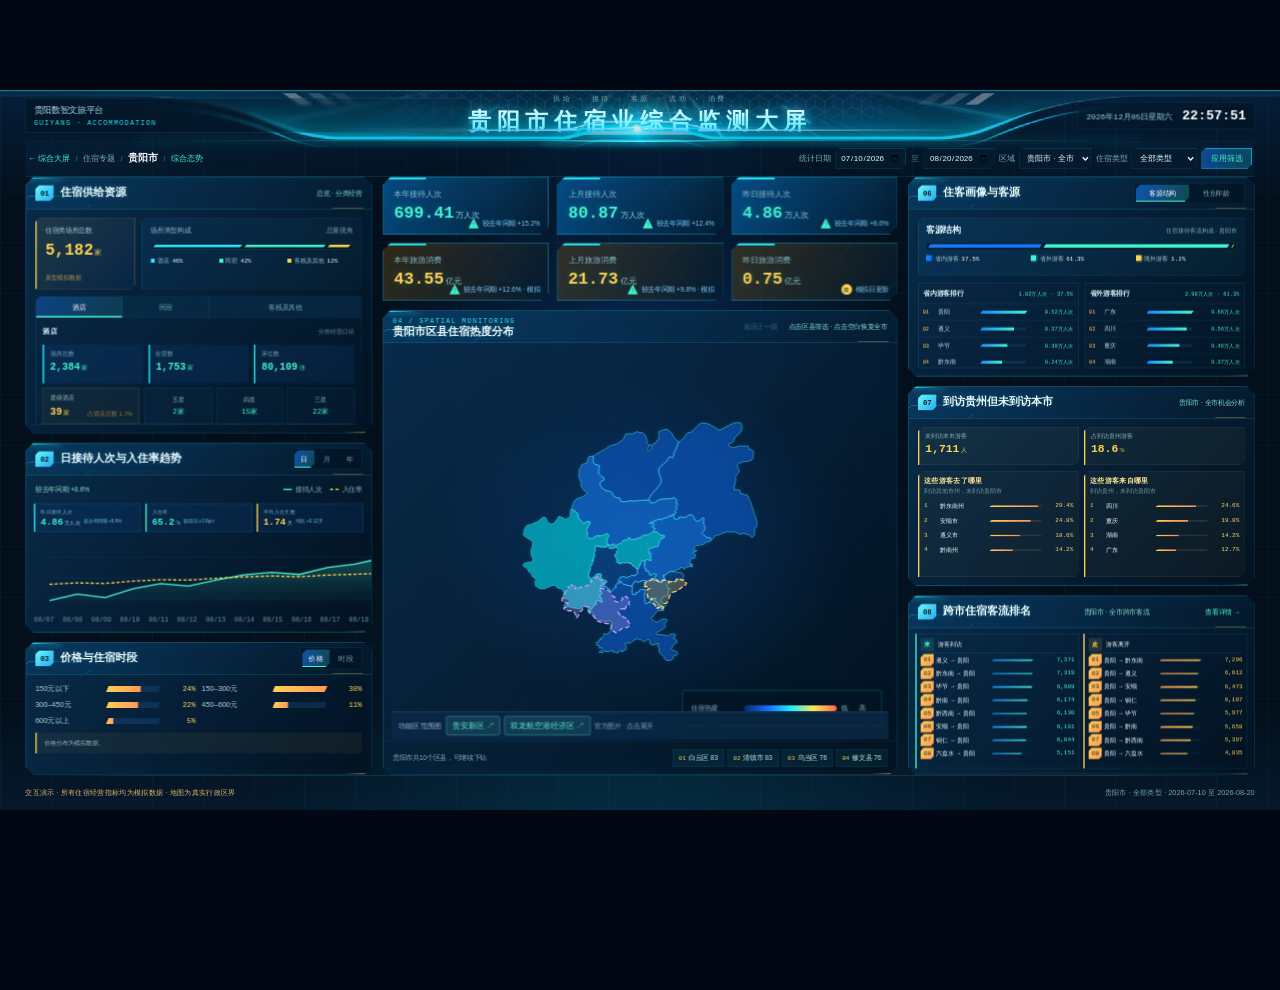
==== commit 4bc01dcf: "Improve topic dashboards and Guiyang functional-area maps" ====
--- a/accommodation/index.html
+++ b/accommodation/index.html
@@ -86,5 +86,5 @@
   </dialog>
 
   <script src="geography.js"></script>
-</body>
+<script src="../functional-maps.js"></script></body>
 </html>
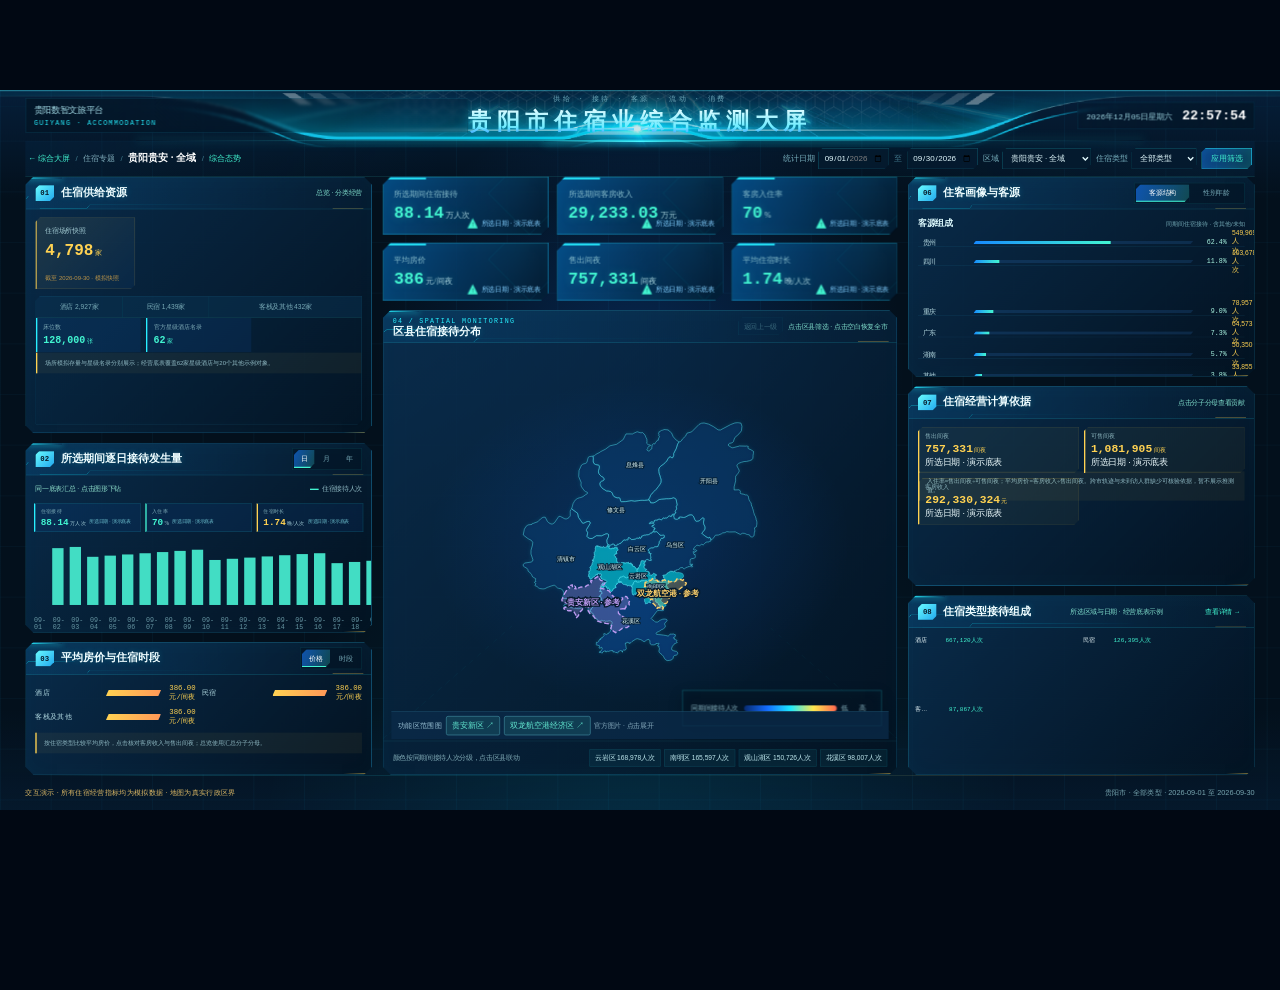
==== commit 0d2d984a: "Add reconciled indicator drilldowns and simplify monthly and daily detail views" ====
--- a/accommodation/index.html
+++ b/accommodation/index.html
@@ -7,7 +7,7 @@
   <link rel="stylesheet" href="styles.css">
   <link rel="stylesheet" href="readability.css">
   <link rel="stylesheet" href="gt-design.css">
-</head>
+<link rel="stylesheet" href="../indicator-drill.css"></head>
 <body>
   <main class="screen" id="screen">
     <header class="topbar">
@@ -85,6 +85,6 @@
     <section class="detail-dialog"><button id="closeRouteDialog" class="close" type="button">×</button><span class="eyebrow">VISITOR ROUTE DETAIL</span><h2 id="routeDialogTitle">游客住宿路径详情</h2><p id="routeDialogScope"></p><div id="routeDialogBody"></div></section>
   </dialog>
 
-  <script src="geography.js"></script>
+  <script src="../official-resources.js"></script><script src="../indicator-data.js"></script><script src="../indicator-drill.js"></script><script src="geography.js"></script>
 <script src="../functional-maps.js"></script></body>
 </html>
--- a/indicator-drill.css
+++ b/indicator-drill.css
@@ -0,0 +1,12 @@
+.indicator-dialog{padding:0;width:min(1580px,96vw);max-width:96vw;max-height:92vh;border:1px solid #3799b5;border-radius:6px;background:linear-gradient(130deg,#0d2c48,#071b31);color:#ceeaf7;overflow:auto;box-shadow:0 20px 90px #000b;font:13px 'Microsoft YaHei',sans-serif}
+.indicator-dialog::backdrop{background:#010c20d9;backdrop-filter:blur(5px)}.indicator-dialog *{box-sizing:border-box;scrollbar-width:thin;scrollbar-color:#4892b5aa #09273e}.indicator-dialog button,.indicator-dialog input,.indicator-dialog select{font:12px 'Microsoft YaHei';color:#b5d7e6;background:#0e304b;border:1px solid #2b617b;border-radius:3px;padding:7px 10px}.indicator-dialog button{cursor:pointer}.indicator-dialog button:hover,.indicator-dialog button[aria-pressed=true]{border-color:#55d8df;color:#63eedb;background:#174960}.indicator-dialog button:disabled{opacity:.4;cursor:default}.indicator-dialog :focus-visible{outline:2px solid #7ff4e8;outline-offset:2px}
+.indicator-dialog .id-header{height:auto;min-height:70px}.indicator-dialog .id-header h2{letter-spacing:0}.indicator-dialog .id-totals b{letter-spacing:0}.indicator-dialog .id-filter{margin-top:14px;margin-bottom:14px}.indicator-dialog .id-filter button{font-size:12px}
+.id-header{position:sticky;top:0;display:flex;justify-content:space-between;align-items:center;padding:14px 22px;background:#0b2945;border-bottom:1px solid #326580;z-index:5}.id-header small{font:9px Consolas;letter-spacing:3px;color:#6b9caf}.id-header h2{font-size:22px;color:#73e1f3;margin:5px 0 0}.id-header h2 span{font-size:12px;font-weight:400;color:#8eb5c8;margin-left:15px}.id-header button{border:0;background:none;font-size:25px}.id-breadcrumb{display:flex;align-items:center;flex-wrap:wrap;gap:6px;margin:12px 22px;color:#62dacd;font-size:11px}.id-breadcrumb button{border:0;background:none;padding:3px;font-size:11px}.id-scope{display:flex;align-items:center;flex-wrap:wrap;gap:18px;margin:12px 22px;color:#9ab8cc;font-size:12px}.id-tag{margin-left:auto;padding:3px 8px;background:#12615a66;border:1px solid #399086;color:#70e8d7}.id-totals{display:flex;gap:10px;flex-wrap:wrap;margin:12px 22px}.id-totals>div,.id-totals>button{flex:1;min-width:145px;padding:12px 14px;text-align:left;background:linear-gradient(120deg,#13486166,#0b283f);border:1px solid #2b607d;border-radius:4px}.id-totals small{font-size:11px;color:#89adc5}.id-totals b{display:block;font:25px Bahnschrift,Consolas;color:#67f1d2;margin-top:6px}.id-totals em{font:10px 'Microsoft YaHei';color:#8aacbf;margin-left:6px}
+.id-filter{display:flex;gap:9px;align-items:center;flex-wrap:wrap;margin:14px 22px;font-size:11px}.id-filter label{display:flex;align-items:center;gap:6px}.id-filter input:not([type=date]){width:160px}.id-validation{color:#ffc56c}.id-dimensions{display:flex;flex-wrap:wrap;gap:8px;margin:12px 22px}.id-content{display:grid;grid-template-columns:31% 1fr;gap:14px;margin:14px 22px;min-height:260px}.id-chart{padding:12px;border:1px solid #295770;background:#0b263d}.id-chart h3{font:13px 'Microsoft YaHei';color:#82d7ed;margin:0 0 14px}.id-chart h3 small{float:right;font-size:10px;color:#759bb5}.id-chart>button{display:grid;grid-template-columns:1fr 80px;position:relative;border:0;background:none;width:100%;text-align:left;margin:5px 0;padding:6px 0 12px;font-size:11px;gap:6px}.id-chart>button b{text-align:right;font:12px Consolas}.id-chart i{position:absolute;left:0;bottom:4px;width:var(--width);height:4px;background:linear-gradient(90deg,#286d9c,#64e3d1)}.id-chart>small{font-size:10px;color:#789cb2}.id-table{max-height:380px;overflow:auto;border:1px solid #295770}.id-table table{width:100%;border-collapse:collapse;font-size:12px}.id-table th{position:sticky;top:0;background:#143a57;color:#97c9de;z-index:1;text-align:left;padding:11px 10px;font-weight:400;white-space:nowrap}.id-table td{padding:10px;line-height:1.6;border-bottom:1px solid #28475e}.id-table tr:nth-child(even){background:#11324977}.id-table button{padding:3px 7px;background:none;border:0;color:#6de5db;font-size:11px}.id-table tfoot{background:#114659;color:#66ebd7}.id-pages{display:flex;align-items:center;justify-content:flex-end;gap:10px;margin:12px 22px;font-size:11px}.id-pages>span:first-child{margin-right:auto}.id-rules{margin:14px 22px 20px;border:1px solid #284e67;padding:10px 14px;color:#8ab2c6;font-size:11px;line-height:1.8}.id-rules summary{color:#73d7e2;cursor:pointer}.id-rules p{margin:7px 0}.id-record,.id-empty{margin:14px 22px;padding:14px;background:#143a5066;border:1px solid #3b768a;color:#adcddb;line-height:1.8}.id-empty{height:180px;display:grid;place-items:center}
+[data-indicator]{cursor:pointer}[data-indicator]:hover{outline:1px solid #66dcd466;outline-offset:-1px}
+.id-hour-content{grid-template-columns:1fr;gap:12px}.id-hour-content .id-chart{padding:12px 18px}.id-hour-trend{display:block;width:100%;height:205px;overflow:visible}.id-hour-trend text{font:12px Consolas;fill:#8cb8cb}.id-hour-trend [data-id-row]{cursor:pointer}.id-hour-trend [data-id-row]:hover circle,.id-hour-trend [data-id-row]:focus circle{fill:#ffd277;stroke:#fff;stroke-width:2}.id-hour-content .id-table{max-height:290px}
+.indicator-rank{display:flex;align-items:center;position:relative;gap:12px;width:100%;border:0;border-bottom:1px solid #2b617b66;padding:5px 3px;background:none;color:#a9cbdd;text-align:left;font-size:12px}.indicator-rank span{width:48px}.indicator-rank b{margin-left:auto;font:12px Consolas;color:#69ddce}.indicator-rank i{position:absolute;bottom:0;left:0;height:2px;background:linear-gradient(90deg,#2a759e,#52cebc);max-width:100%}.indicator-ranks{margin:5px 0}.id-record a{color:#61e8d6}.id-related{display:flex;flex-wrap:wrap;gap:8px}
+.indicator-dialog::-webkit-scrollbar,.id-table::-webkit-scrollbar{width:7px;height:7px}.indicator-dialog::-webkit-scrollbar-track,.id-table::-webkit-scrollbar-track{background:#08273dcc}.indicator-dialog::-webkit-scrollbar-thumb,.id-table::-webkit-scrollbar-thumb{background:#499ab099;border-radius:6px}
+@media(max-width:900px){.id-content{grid-template-columns:1fr}.id-filter{gap:6px}.id-totals b{font-size:20px}.id-header h2{font-size:18px}}
+.id-time-view .id-breadcrumb,.id-time-view .id-scope{margin-top:8px;margin-bottom:8px}.id-time-view .id-compact-total{align-items:center;gap:20px;padding:10px 14px;background:#12395299;border:1px solid #2c5c73;flex-wrap:nowrap}.id-time-view .id-compact-total>div{flex:none;border:0;background:none;padding:0;min-width:0;display:flex;align-items:baseline;gap:12px}.id-time-view .id-compact-total>div:first-child{flex:1}.id-time-view .id-compact-total>div:last-of-type b{font-size:16px;color:#9ec4d4}.id-time-view .id-compact-total b{margin:0;font-size:27px}.id-time-view .id-compact-total small{font-size:12px}.id-time-content{grid-template-columns:1fr;gap:12px;margin-top:10px}.id-time-content .id-chart{padding:12px 16px 8px}.id-time-content .id-chart h3{margin-bottom:2px;font-size:14px}.id-time-trend{display:block;width:100%;height:190px}.id-time-trend text{font:11px Consolas,'Microsoft YaHei';fill:#86aec2}.id-time-trend .id-time-number{fill:#abdacf;font-size:12px}.id-time-trend [data-id-row]{cursor:pointer}.id-time-trend [data-id-row]:hover .id-time-bar,.id-time-trend [data-id-row]:focus .id-time-bar{fill:#83f1db}.id-time-trend [data-id-row]:hover circle,.id-time-trend [data-id-row]:focus circle{r:5;stroke:#fff;stroke-width:1.5}.id-trend-caption{display:flex;justify-content:space-between;color:#7fa9bc;font-size:11px;padding-top:5px}.id-trend-caption span:last-child{color:#ddc585}.id-time-content .id-table{max-height:285px}.id-time-content .id-table td,.id-time-content .id-table th{padding:8px 14px}.id-time-content .id-table td:first-child{width:18%;color:#aacbdf;font-variant-numeric:tabular-nums}.id-time-content .id-table td:last-child{text-align:right;width:120px}.id-time-content .id-table td:nth-child(3){color:#8faebf}.id-value-cell{display:flex;align-items:center;gap:22px}.id-value-cell b{min-width:112px;color:#7ae4d2;font:14px Consolas}.id-value-cell i{display:block;height:4px;max-width:210px;width:calc(var(--width)*.55);background:linear-gradient(90deg,#235f83,#53c9ba);border-radius:2px}.id-time-view .id-pages{margin-top:8px;margin-bottom:8px}.id-time-view .id-pages small{font-size:11px;color:#769aaf}.id-time-view .id-rules{margin-top:8px}.id-more-filter{margin:8px 22px}.id-more-filter>summary,.id-more-dimensions>summary,.id-compact-basis>summary{cursor:pointer;color:#89b8ca;font-size:12px;list-style:none}.id-more-filter>summary{display:inline-block;padding:6px 10px;border:1px solid #2c5c73;background:#0e304b;border-radius:3px}.indicator-dialog .id-more-filter .id-filter{margin:10px 0 0;padding:10px;background:#0c283e;border:1px solid #2c5c73}.id-more-dimensions,.id-compact-basis{position:relative}.id-more-dimensions>summary{padding:7px 10px}.id-more-dimensions>div,.id-compact-basis>div{display:flex;flex-wrap:wrap;gap:8px;position:absolute;right:0;top:34px;width:360px;padding:12px;background:#102f49;border:1px solid #40748c;box-shadow:0 12px 35px #0008;z-index:8}.id-more-dimensions{margin-left:auto}.id-compact-basis>div{width:520px}.id-compact-basis button{flex:1;min-width:145px;text-align:left}.id-time-view .id-dimensions{margin-top:8px;margin-bottom:8px}.id-time-view .id-dimensions>[data-id-fields]{order:1}
+@media(max-width:900px){.id-time-view .id-compact-total{flex-wrap:wrap}.id-time-content .id-table{overflow-x:auto}.id-time-content .id-table table{min-width:530px}.id-time-trend{height:160px}.id-more-dimensions>div,.id-compact-basis>div{width:min(360px,80vw)}.id-value-cell{gap:12px}}
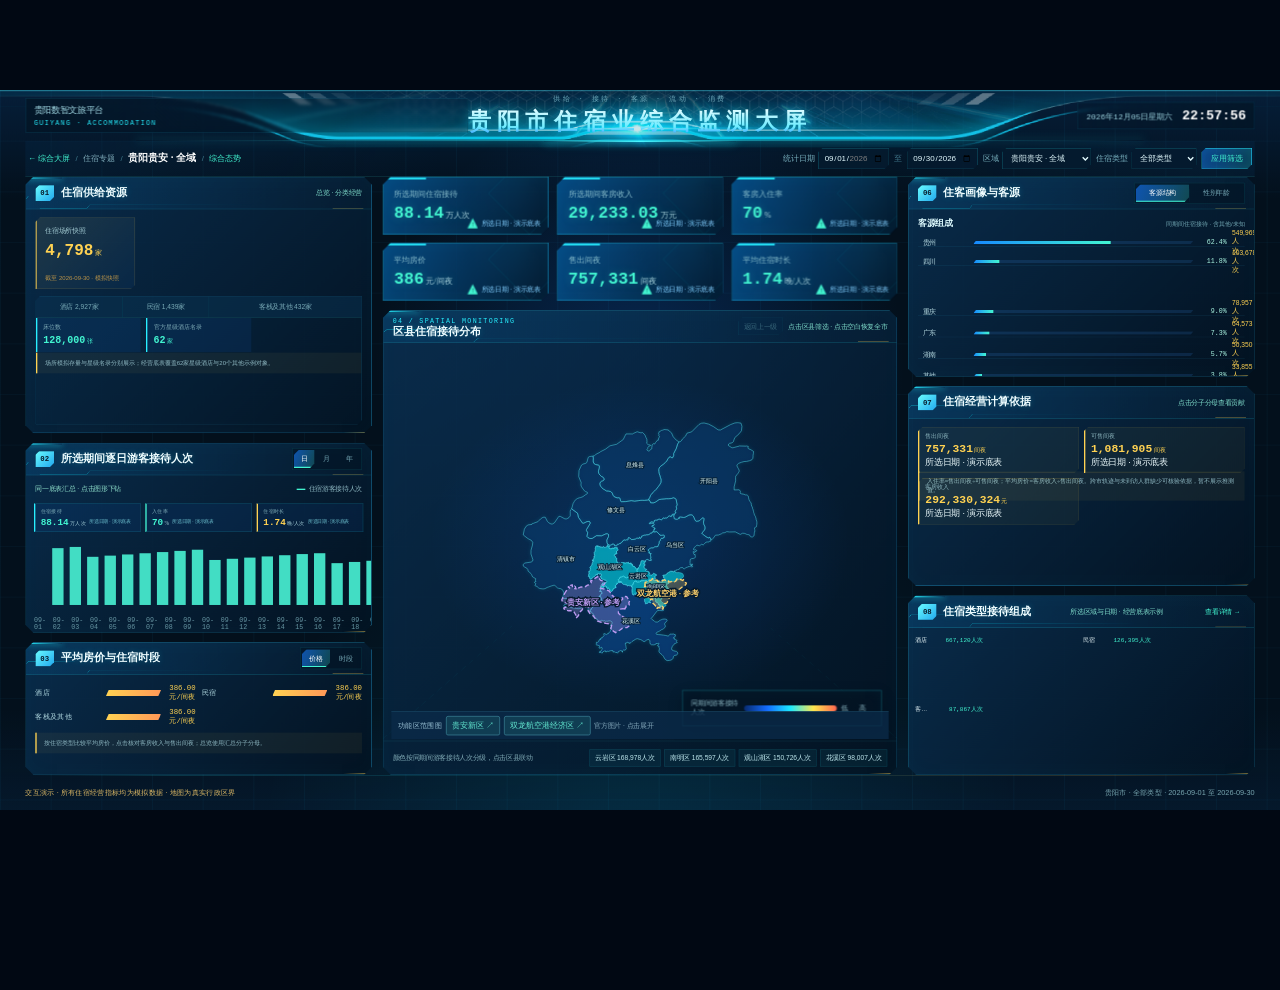
==== commit c27af7bf: "Publish unified panoramic dashboard and cultural activity layout" ====
--- a/accommodation/index.html
+++ b/accommodation/index.html
@@ -36,10 +36,10 @@
         </article>
 
         <article class="panel trend-panel">
-          <header><span>02</span><h2 id="trendTitle">日接待人次趋势</h2><div class="tabs" data-tab-group="period"><button class="active" data-tab="day">日</button><button data-tab="month">月</button><button data-tab="year">年</button></div></header>
-          <div class="trend-head"><span id="trendCompare"></span><div class="trend-legend"><span class="reception">接待人次</span><span class="occupancy">入住率</span></div></div>
+          <header><span>02</span><h2 id="trendTitle">日游客接待人次趋势</h2><div class="tabs" data-tab-group="period"><button class="active" data-tab="day">日</button><button data-tab="month">月</button><button data-tab="year">年</button></div></header>
+          <div class="trend-head"><span id="trendCompare"></span><div class="trend-legend"><span class="reception">游客接待人次</span><span class="occupancy">入住率</span></div></div>
           <div class="trend-metrics" id="trendMetrics"></div>
-          <div class="trend-scroll" id="trendScroll"><div class="trend-canvas" id="trendCanvas"><svg id="trendChart" viewBox="0 0 520 122" role="img" aria-label="接待人次与入住率趋势"></svg><div class="trend-axis" id="trendAxis"></div></div></div>
+          <div class="trend-scroll" id="trendScroll"><div class="trend-canvas" id="trendCanvas"><svg id="trendChart" viewBox="0 0 520 122" role="img" aria-label="游客接待人次与入住率趋势"></svg><div class="trend-axis" id="trendAxis"></div></div></div>
         </article>
 
         <article class="panel structure-panel">
--- a/indicator-drill.css
+++ b/indicator-drill.css
@@ -10,3 +10,11 @@
 @media(max-width:900px){.id-content{grid-template-columns:1fr}.id-filter{gap:6px}.id-totals b{font-size:20px}.id-header h2{font-size:18px}}
 .id-time-view .id-breadcrumb,.id-time-view .id-scope{margin-top:8px;margin-bottom:8px}.id-time-view .id-compact-total{align-items:center;gap:20px;padding:10px 14px;background:#12395299;border:1px solid #2c5c73;flex-wrap:nowrap}.id-time-view .id-compact-total>div{flex:none;border:0;background:none;padding:0;min-width:0;display:flex;align-items:baseline;gap:12px}.id-time-view .id-compact-total>div:first-child{flex:1}.id-time-view .id-compact-total>div:last-of-type b{font-size:16px;color:#9ec4d4}.id-time-view .id-compact-total b{margin:0;font-size:27px}.id-time-view .id-compact-total small{font-size:12px}.id-time-content{grid-template-columns:1fr;gap:12px;margin-top:10px}.id-time-content .id-chart{padding:12px 16px 8px}.id-time-content .id-chart h3{margin-bottom:2px;font-size:14px}.id-time-trend{display:block;width:100%;height:190px}.id-time-trend text{font:11px Consolas,'Microsoft YaHei';fill:#86aec2}.id-time-trend .id-time-number{fill:#abdacf;font-size:12px}.id-time-trend [data-id-row]{cursor:pointer}.id-time-trend [data-id-row]:hover .id-time-bar,.id-time-trend [data-id-row]:focus .id-time-bar{fill:#83f1db}.id-time-trend [data-id-row]:hover circle,.id-time-trend [data-id-row]:focus circle{r:5;stroke:#fff;stroke-width:1.5}.id-trend-caption{display:flex;justify-content:space-between;color:#7fa9bc;font-size:11px;padding-top:5px}.id-trend-caption span:last-child{color:#ddc585}.id-time-content .id-table{max-height:285px}.id-time-content .id-table td,.id-time-content .id-table th{padding:8px 14px}.id-time-content .id-table td:first-child{width:18%;color:#aacbdf;font-variant-numeric:tabular-nums}.id-time-content .id-table td:last-child{text-align:right;width:120px}.id-time-content .id-table td:nth-child(3){color:#8faebf}.id-value-cell{display:flex;align-items:center;gap:22px}.id-value-cell b{min-width:112px;color:#7ae4d2;font:14px Consolas}.id-value-cell i{display:block;height:4px;max-width:210px;width:calc(var(--width)*.55);background:linear-gradient(90deg,#235f83,#53c9ba);border-radius:2px}.id-time-view .id-pages{margin-top:8px;margin-bottom:8px}.id-time-view .id-pages small{font-size:11px;color:#769aaf}.id-time-view .id-rules{margin-top:8px}.id-more-filter{margin:8px 22px}.id-more-filter>summary,.id-more-dimensions>summary,.id-compact-basis>summary{cursor:pointer;color:#89b8ca;font-size:12px;list-style:none}.id-more-filter>summary{display:inline-block;padding:6px 10px;border:1px solid #2c5c73;background:#0e304b;border-radius:3px}.indicator-dialog .id-more-filter .id-filter{margin:10px 0 0;padding:10px;background:#0c283e;border:1px solid #2c5c73}.id-more-dimensions,.id-compact-basis{position:relative}.id-more-dimensions>summary{padding:7px 10px}.id-more-dimensions>div,.id-compact-basis>div{display:flex;flex-wrap:wrap;gap:8px;position:absolute;right:0;top:34px;width:360px;padding:12px;background:#102f49;border:1px solid #40748c;box-shadow:0 12px 35px #0008;z-index:8}.id-more-dimensions{margin-left:auto}.id-compact-basis>div{width:520px}.id-compact-basis button{flex:1;min-width:145px;text-align:left}.id-time-view .id-dimensions{margin-top:8px;margin-bottom:8px}.id-time-view .id-dimensions>[data-id-fields]{order:1}
 @media(max-width:900px){.id-time-view .id-compact-total{flex-wrap:wrap}.id-time-content .id-table{overflow-x:auto}.id-time-content .id-table table{min-width:530px}.id-time-trend{height:160px}.id-more-dimensions>div,.id-compact-basis>div{width:min(360px,80vw)}.id-value-cell{gap:12px}}
+.daily-chart-scroll{width:100%;min-width:0;overflow-x:auto;overflow-y:hidden;cursor:grab;touch-action:pan-x;scrollbar-width:thin;scrollbar-color:#47c6cc88 #08243b99;user-select:none;padding-bottom:5px}
+.daily-chart-scroll:active{cursor:grabbing}
+.daily-chart-scroll .chart{display:block}
+.daily-chart-scroll::-webkit-scrollbar{height:6px}
+.daily-chart-scroll::-webkit-scrollbar-track{background:#08243b99;border-radius:5px}
+.daily-chart-scroll::-webkit-scrollbar-thumb{background:#47c6cc88;border-radius:5px}
+.daily-chart-scroll:focus-visible{outline:1px solid #50dfd5;outline-offset:3px}
+.id-metric-switch{display:flex;align-items:center;gap:12px;margin:14px 0;color:#9cc6d8;font-size:13px}.id-metric-switch select{background:#0b2a40;color:#74e2d8;border:1px solid #39738b;padding:8px 14px;border-radius:3px;min-width:200px}
